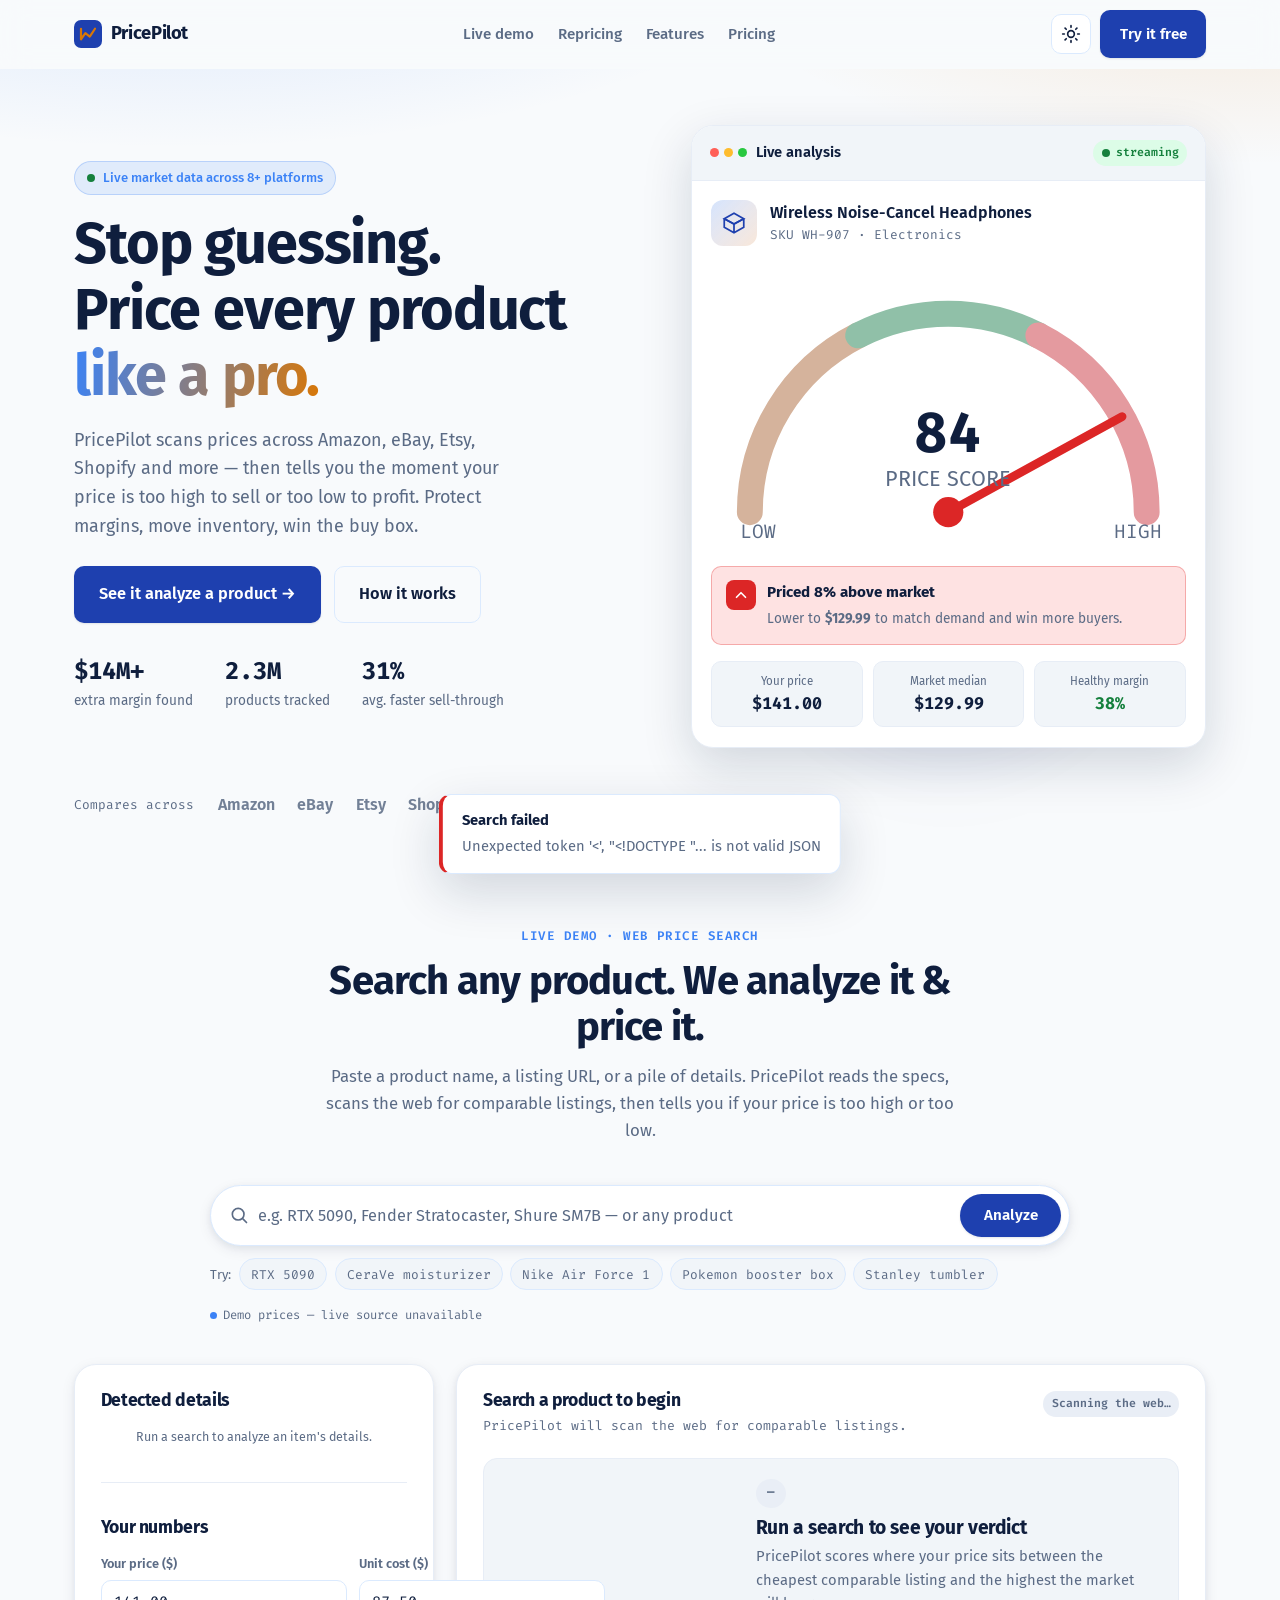
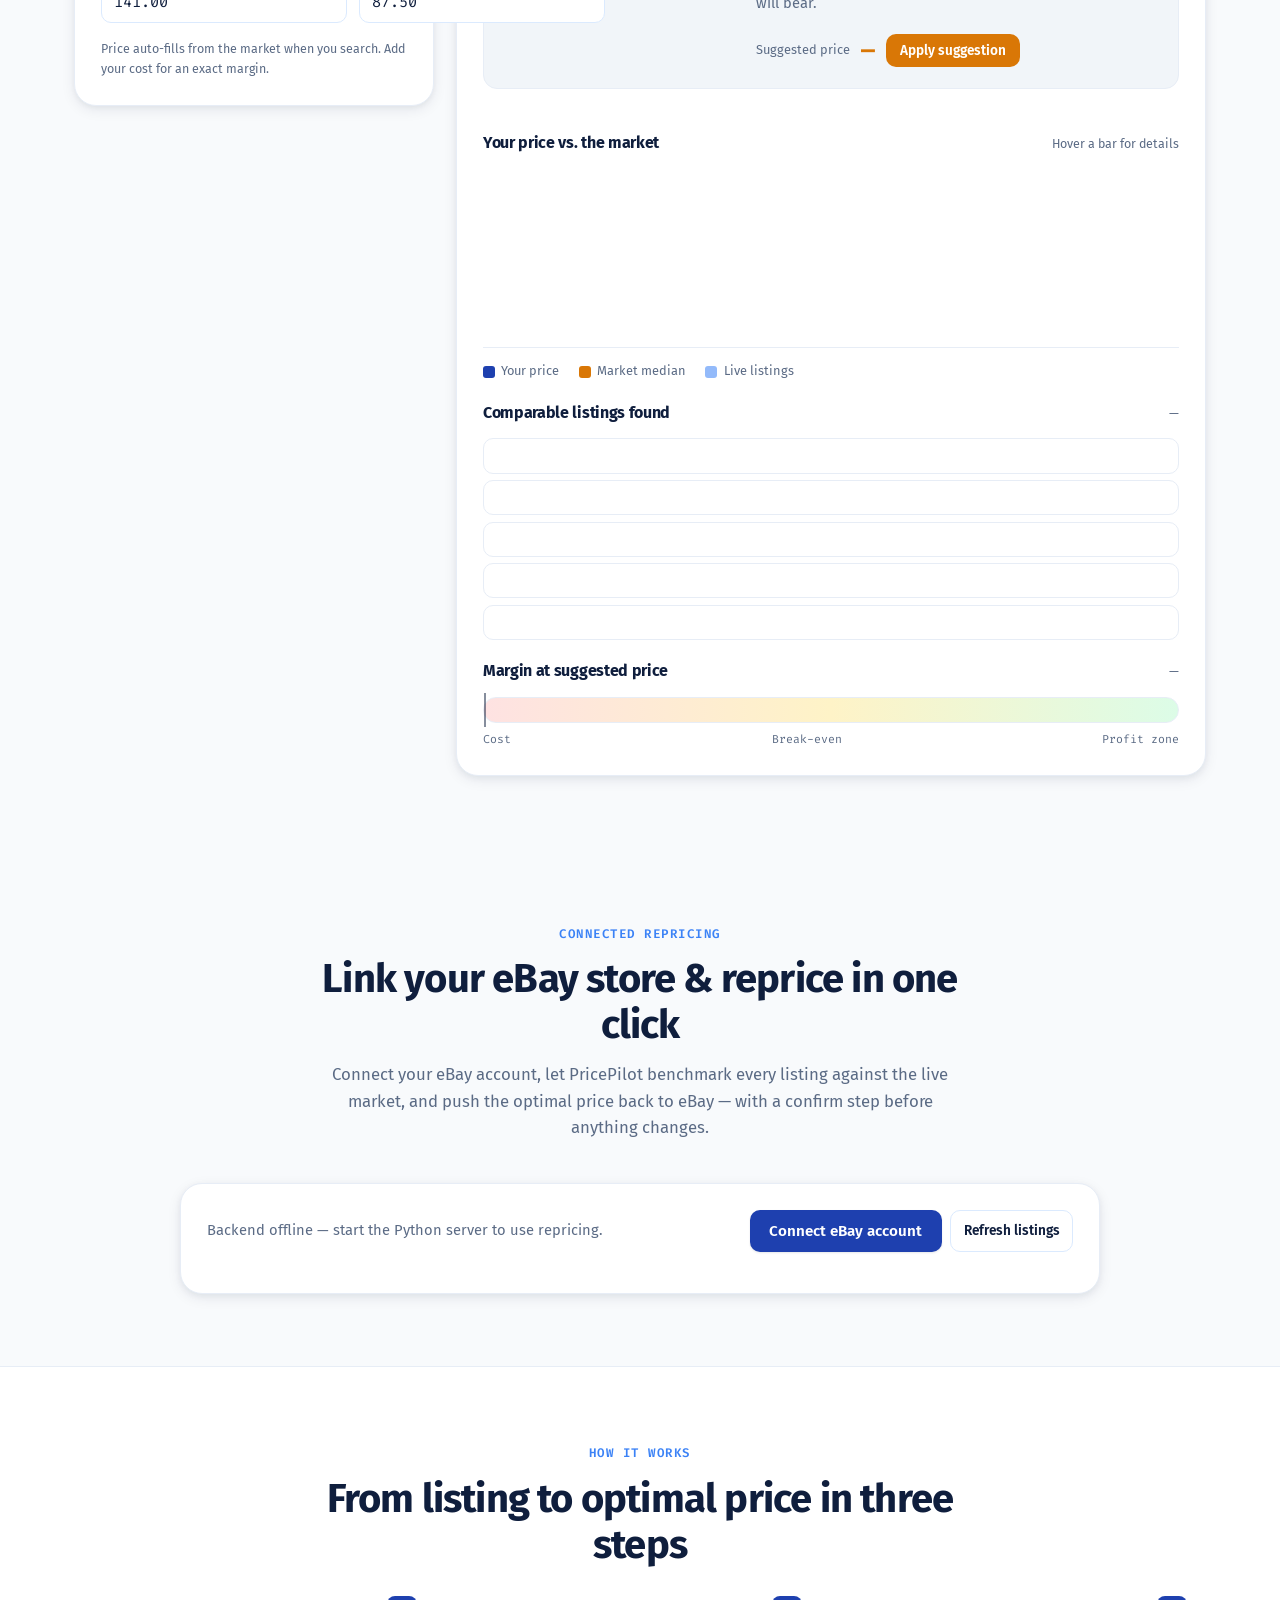
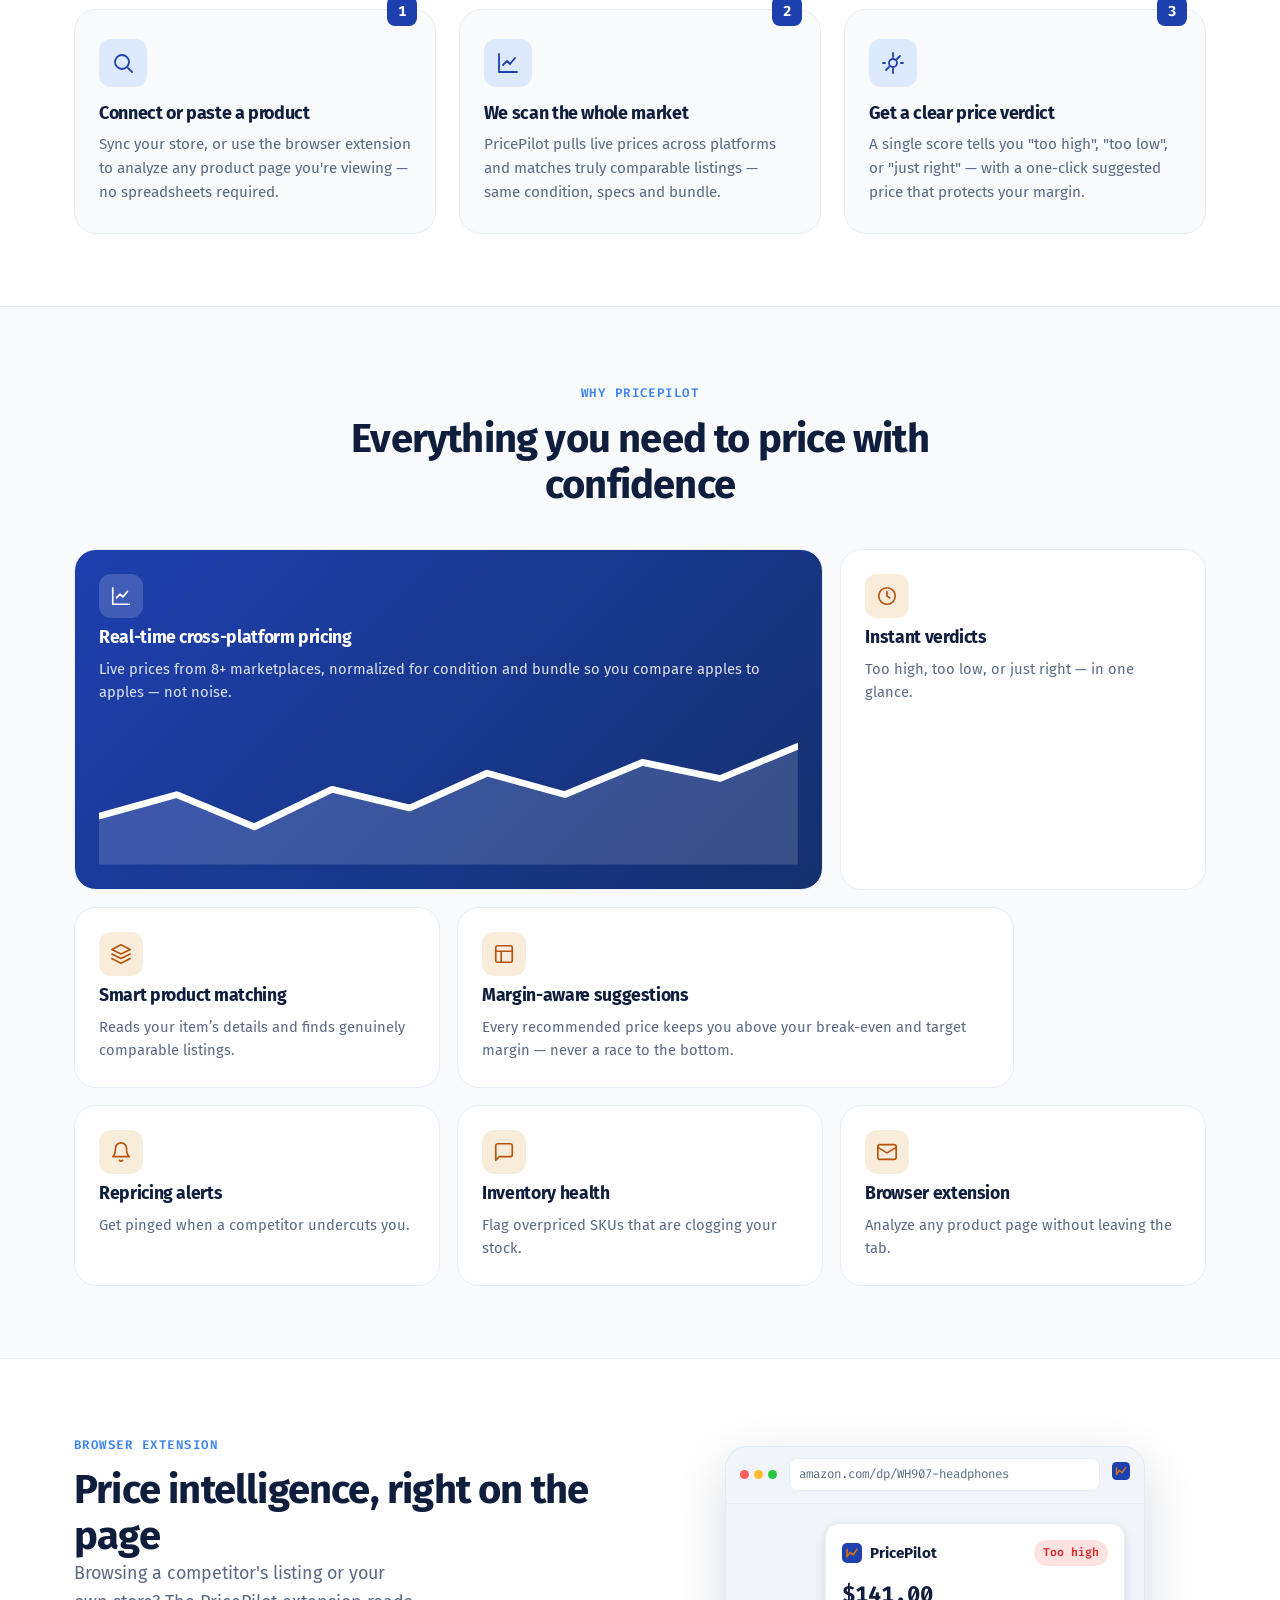
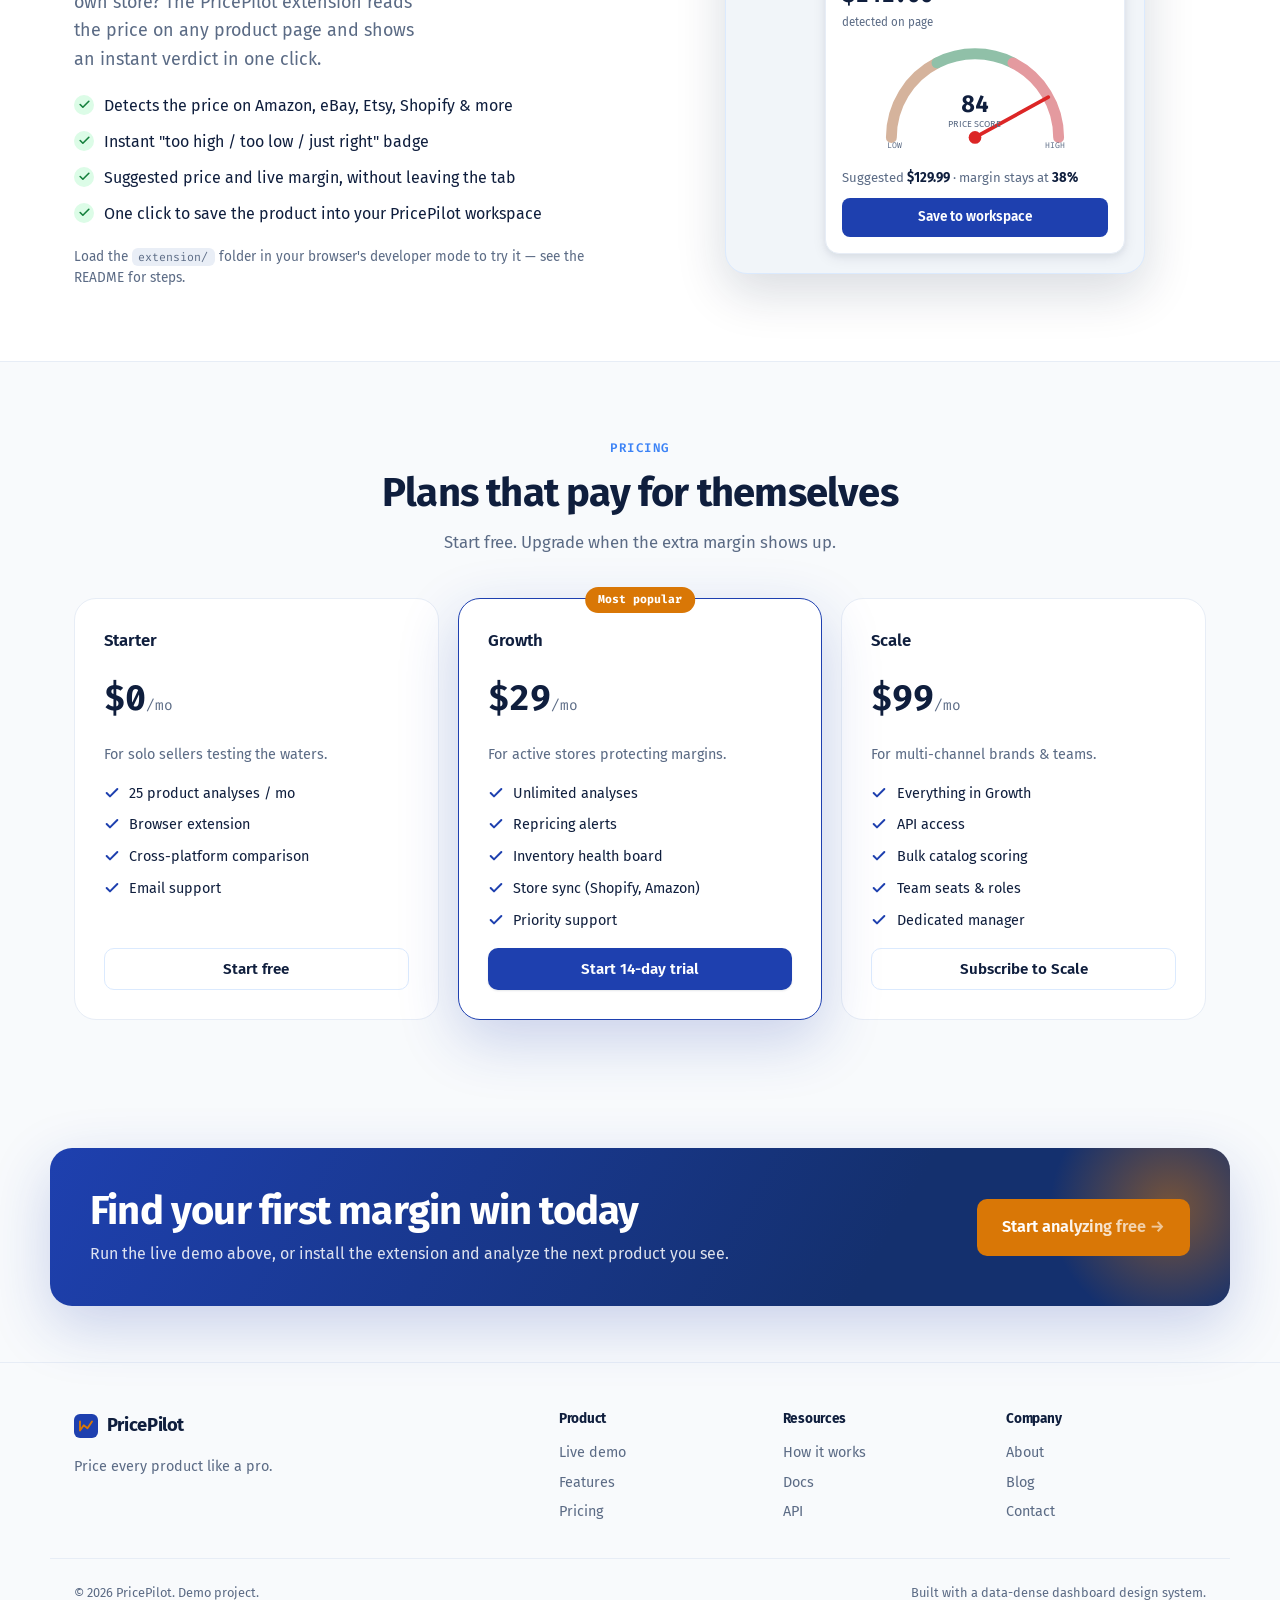
==== website/index.html @ 7fe39749 "PricePilot: price analysis SaaS + extension, live search, Stripe, eBay repricing, paywall Co-Authore" ====
<!DOCTYPE html>
<html lang="en" data-theme="light">
<head>
  <meta charset="UTF-8" />
  <meta name="viewport" content="width=device-width, initial-scale=1" />
  <title>PricePilot — Price your products like a pro</title>
  <meta name="description" content="PricePilot analyzes prices across platforms and similar products, then tells you exactly when your prices are too high or too low — so you sell faster and protect your margins." />
  <link rel="preconnect" href="https://fonts.googleapis.com" />
  <link rel="preconnect" href="https://fonts.gstatic.com" crossorigin />
  <link href="https://fonts.googleapis.com/css2?family=Fira+Code:wght@400;500;600;700&family=Fira+Sans:wght@300;400;500;600;700&display=swap" rel="stylesheet" />
  <link rel="stylesheet" href="styles.css" />
  <link rel="icon" href="data:image/svg+xml,%3Csvg xmlns='http://www.w3.org/2000/svg' viewBox='0 0 32 32'%3E%3Crect width='32' height='32' rx='8' fill='%231E40AF'/%3E%3Cpath d='M8 22V10m0 12 5-7 5 4 6-9' stroke='%23D97706' stroke-width='2.5' fill='none' stroke-linecap='round' stroke-linejoin='round'/%3E%3C/svg%3E" />
</head>
<body>
  <!-- ===================== NAV ===================== -->
  <header class="nav" id="nav">
    <div class="wrap nav__inner">
      <a href="#top" class="brand" aria-label="PricePilot home">
        <span class="brand__mark" aria-hidden="true">
          <svg viewBox="0 0 32 32" width="28" height="28"><rect width="32" height="32" rx="8" fill="var(--color-primary)"/><path d="M8 22V10m0 12 5-7 5 4 6-9" stroke="var(--color-accent)" stroke-width="2.5" fill="none" stroke-linecap="round" stroke-linejoin="round"/></svg>
        </span>
        <span class="brand__name">PricePilot</span>
      </a>
      <nav class="nav__links" aria-label="Primary">
        <a href="#demo">Live demo</a>
        <a href="#store">Repricing</a>
        <a href="#features">Features</a>
        <a href="#pricing">Pricing</a>
      </nav>
      <div class="nav__actions">
        <button class="icon-btn" id="themeToggle" aria-label="Toggle dark mode" title="Toggle theme">
          <svg class="icon-sun" viewBox="0 0 24 24" width="20" height="20" fill="none" stroke="currentColor" stroke-width="2" stroke-linecap="round"><circle cx="12" cy="12" r="4"/><path d="M12 2v2M12 20v2M4.9 4.9l1.4 1.4M17.7 17.7l1.4 1.4M2 12h2M20 12h2M4.9 19.1l1.4-1.4M17.7 6.3l1.4-1.4"/></svg>
          <svg class="icon-moon" viewBox="0 0 24 24" width="20" height="20" fill="none" stroke="currentColor" stroke-width="2" stroke-linecap="round" stroke-linejoin="round"><path d="M21 12.8A9 9 0 1 1 11.2 3a7 7 0 0 0 9.8 9.8z"/></svg>
        </button>
        <a href="#demo" class="btn btn--primary nav__cta">Try it free</a>
      </div>
    </div>
  </header>

  <main id="top">
    <!-- ===================== HERO ===================== -->
    <section class="hero">
      <div class="wrap hero__grid">
        <div class="hero__copy">
          <span class="pill"><span class="pill__dot"></span> Live market data across 8+ platforms</span>
          <h1>Stop guessing.<br/>Price every product <span class="grad">like a pro.</span></h1>
          <p class="lead">PricePilot scans prices across Amazon, eBay, Etsy, Shopify and more — then tells you the moment your price is too high to sell or too low to profit. Protect margins, move inventory, win the buy box.</p>
          <div class="hero__cta">
            <a href="#demo" class="btn btn--primary btn--lg">See it analyze a product →</a>
            <a href="#how" class="btn btn--ghost btn--lg">How it works</a>
          </div>
          <ul class="hero__proof">
            <li><strong>$14M+</strong><span>extra margin found</span></li>
            <li><strong>2.3M</strong><span>products tracked</span></li>
            <li><strong>31%</strong><span>avg. faster sell-through</span></li>
          </ul>
        </div>

        <!-- Live preview card -->
        <div class="hero__preview">
          <div class="preview-card" role="img" aria-label="Live price analysis preview showing a product priced slightly too high with a recommendation to lower price by 8 percent">
            <div class="preview-card__head">
              <div class="preview-card__title">
                <span class="dotrow" aria-hidden="true"><i></i><i></i><i></i></span>
                Live analysis
              </div>
              <span class="tag tag--live"><span class="pill__dot"></span> streaming</span>
            </div>
            <div class="preview-card__body">
              <div class="preview-product">
                <div class="preview-product__img" aria-hidden="true">
                  <svg viewBox="0 0 24 24" width="26" height="26" fill="none" stroke="currentColor" stroke-width="1.6"><path d="m21 8-9-5-9 5 9 5 9-5Z"/><path d="m3 8 9 5 9-5M3 8v8l9 5 9-5V8M12 13v8"/></svg>
                </div>
                <div>
                  <div class="preview-product__name">Wireless Noise-Cancel Headphones</div>
                  <div class="preview-product__meta">SKU&nbsp;WH-907 · Electronics</div>
                </div>
              </div>

              <div class="gauge" id="heroGauge" aria-hidden="true"></div>
              <div class="verdict verdict--high" id="heroVerdict">
                <span class="verdict__icon">
                  <svg viewBox="0 0 24 24" width="18" height="18" fill="none" stroke="currentColor" stroke-width="2.2" stroke-linecap="round" stroke-linejoin="round"><path d="m18 15-6-6-6 6"/></svg>
                </span>
                <div>
                  <strong>Priced 8% above market</strong>
                  <span>Lower to <b>$129.99</b> to match demand and win more buyers.</span>
                </div>
              </div>

              <div class="preview-stats">
                <div class="ministat"><span>Your price</span><b>$141.00</b></div>
                <div class="ministat"><span>Market median</span><b>$129.99</b></div>
                <div class="ministat ministat--good"><span>Healthy margin</span><b>38%</b></div>
              </div>
            </div>
          </div>
          <div class="preview-glow" aria-hidden="true"></div>
        </div>
      </div>
      <div class="logos wrap" aria-label="Platforms analyzed">
        <span class="logos__label">Compares across</span>
        <div class="logos__row" id="platformLogos"></div>
      </div>
    </section>

    <!-- ===================== INTERACTIVE DEMO ===================== -->
    <section class="demo" id="demo">
      <div class="wrap">
        <div class="section-head">
          <span class="eyebrow">Live demo · web price search</span>
          <h2>Search any product. We analyze it &amp; price it.</h2>
          <p>Paste a product name, a listing URL, or a pile of details. PricePilot reads the specs, scans the web for comparable listings, then tells you if your price is too high or too low.</p>
        </div>

        <!-- Search bar -->
        <form class="searchbar" id="searchForm" autocomplete="off">
          <span class="searchbar__icon" aria-hidden="true">
            <svg viewBox="0 0 24 24" width="20" height="20" fill="none" stroke="currentColor" stroke-width="2" stroke-linecap="round" stroke-linejoin="round"><circle cx="11" cy="11" r="7"/><path d="m21 21-4.3-4.3"/></svg>
          </span>
          <input type="text" id="searchInput" aria-label="Product to analyze"
            placeholder="e.g. RTX 5090, Fender Stratocaster, Shure SM7B — or any product" />
          <button type="submit" class="btn btn--primary" id="searchBtn"><span class="btn__label">Analyze</span></button>
        </form>
        <div class="searchbar__meta">
          <div class="searchbar__ex"><span>Try:</span><div class="chips" id="exampleChips"></div></div>
          <span class="searchbar__src" id="searchSrc"></span>
        </div>

        <div class="connect" style="display:none">
          <button type="button" class="connect__toggle" id="connectToggle" aria-expanded="false">
            <svg viewBox="0 0 24 24" width="16" height="16" fill="none" stroke="currentColor" stroke-width="2" stroke-linecap="round"><path d="M12 5v14M5 12h14"/></svg>
            <span id="connectLabel">Connect Google Shopping — real prices for every category</span>
          </button>
          <div class="connect__body" id="connectBody" hidden>
            <p>Paste a free <a href="https://serpapi.com/users/sign_up" target="_blank" rel="noopener noreferrer">SerpAPI key</a> (100 searches/month free, no credit card). It unlocks live <b>Google Shopping</b> prices for <b>any</b> product — skincare, fashion, collectibles, tech, anything.</p>
            <div class="connect__row">
              <input type="password" id="serpKey" placeholder="Paste SerpAPI key…" autocomplete="off" />
              <button type="button" class="btn btn--primary btn--sm" id="serpSave">Save &amp; enable</button>
              <button type="button" class="btn btn--ghost btn--sm" id="serpClear" hidden>Disconnect</button>
            </div>
            <span class="connect__status" id="serpStatus"></span>
          </div>
        </div>

        <div class="demo__grid">
          <!-- Left: detected details + your numbers -->
          <div class="panel demo__form">
            <h3 class="panel__title">Detected details</h3>
            <div class="detected" id="detected"><p class="demo__hint">Run a search to analyze an item's details.</p></div>

            <hr class="divider" />

            <h3 class="panel__title">Your numbers</h3>
            <div class="field-row">
              <label class="field">
                <span class="field__label">Your price ($)</span>
                <input type="number" id="inPrice" min="0" step="0.01" value="141.00" inputmode="decimal" />
              </label>
              <label class="field">
                <span class="field__label">Unit cost ($)</span>
                <input type="number" id="inCost" min="0" step="0.01" value="87.50" inputmode="decimal" />
              </label>
            </div>
            <p class="demo__hint" style="text-align:left">Price auto-fills from the market when you search. Add your cost for an exact margin.</p>
          </div>

          <!-- Right: results -->
          <div class="panel demo__results" id="results" aria-live="polite">
            <div class="results__head">
              <div>
                <h3 class="panel__title" id="resName">Search a product to begin</h3>
                <p class="results__sub" id="resSub">PricePilot will scan the web for comparable listings.</p>
              </div>
              <span class="tag" id="resTag" hidden>Analyzing…</span>
            </div>

            <!-- Verdict -->
            <div class="result-verdict" id="resultVerdict">
              <div class="gauge gauge--lg" id="mainGauge"></div>
              <div class="result-verdict__text">
                <span class="result-verdict__badge" id="verdictBadge">—</span>
                <h4 id="verdictHeadline">Run a search to see your verdict</h4>
                <p id="verdictDetail">PricePilot scores where your price sits between the cheapest comparable listing and the highest the market will bear.</p>
                <div class="reco" id="reco" hidden>
                  <span class="reco__label">Suggested price</span>
                  <span class="reco__price" id="recoPrice">—</span>
                  <button type="button" class="btn btn--accent btn--sm" id="applyReco">Apply suggestion</button>
                </div>
              </div>
            </div>

            <!-- KPI cards -->
            <div class="kpis" id="kpis"></div>

            <!-- Competitor chart -->
            <div class="result-block">
              <div class="result-block__head">
                <h4>Your price vs. the market</h4>
                <span class="result-block__hint">Hover a bar for details</span>
              </div>
              <div class="barchart" id="barChart"></div>
              <div class="legend">
                <span><i class="swatch swatch--you"></i> Your price</span>
                <span><i class="swatch swatch--median"></i> Market median</span>
                <span><i class="swatch swatch--comp"></i> Live listings</span>
              </div>
            </div>

            <!-- Live listings -->
            <div class="result-block">
              <div class="result-block__head">
                <h4>Comparable listings found</h4>
                <span class="result-block__hint" id="listingsHint">—</span>
              </div>
              <div class="listings" id="listings"></div>
            </div>

            <!-- Margin meter -->
            <div class="result-block">
              <div class="result-block__head">
                <h4>Margin at suggested price</h4>
                <span class="result-block__hint" id="marginHint">—</span>
              </div>
              <div class="marginbar"><div class="marginbar__fill" id="marginFill"></div><div class="marginbar__break" id="marginBreak" title="Break-even"></div></div>
              <div class="marginbar__scale"><span>Cost</span><span>Break-even</span><span>Profit zone</span></div>
            </div>
          </div>
        </div>
      </div>
    </section>

    <!-- ===================== CONNECTED REPRICING ===================== -->
    <section class="store" id="store">
      <div class="wrap">
        <div class="section-head">
          <span class="eyebrow">Connected repricing</span>
          <h2>Link your eBay store &amp; reprice in one click</h2>
          <p>Connect your eBay account, let PricePilot benchmark every listing against the live market, and push the optimal price back to eBay — with a confirm step before anything changes.</p>
        </div>
        <div class="panel store__panel">
          <div class="store__head">
            <div class="store__status" id="storeStatus">Checking eBay connection…</div>
            <div class="store__actions">
              <button class="btn btn--primary" id="ebayConnectBtn" hidden>Connect eBay account</button>
              <button class="btn btn--ghost btn--sm" id="ebayRefreshBtn" hidden>Refresh listings</button>
            </div>
          </div>
          <div class="store__listings" id="storeListings"></div>
        </div>
      </div>
    </section>

    <!-- ===================== HOW IT WORKS ===================== -->
    <section class="how" id="how">
      <div class="wrap">
        <div class="section-head">
          <span class="eyebrow">How it works</span>
          <h2>From listing to optimal price in three steps</h2>
        </div>
        <ol class="steps">
          <li class="step">
            <div class="step__num">1</div>
            <div class="step__icon" aria-hidden="true"><svg viewBox="0 0 24 24" width="24" height="24" fill="none" stroke="currentColor" stroke-width="1.8" stroke-linecap="round" stroke-linejoin="round"><circle cx="11" cy="11" r="7"/><path d="m21 21-4.3-4.3"/></svg></div>
            <h3>Connect or paste a product</h3>
            <p>Sync your store, or use the browser extension to analyze any product page you're viewing — no spreadsheets required.</p>
          </li>
          <li class="step">
            <div class="step__num">2</div>
            <div class="step__icon" aria-hidden="true"><svg viewBox="0 0 24 24" width="24" height="24" fill="none" stroke="currentColor" stroke-width="1.8" stroke-linecap="round" stroke-linejoin="round"><path d="M3 3v18h18"/><path d="m7 14 4-4 3 3 5-6"/></svg></div>
            <h3>We scan the whole market</h3>
            <p>PricePilot pulls live prices across platforms and matches truly comparable listings — same condition, specs and bundle.</p>
          </li>
          <li class="step">
            <div class="step__num">3</div>
            <div class="step__icon" aria-hidden="true"><svg viewBox="0 0 24 24" width="24" height="24" fill="none" stroke="currentColor" stroke-width="1.8" stroke-linecap="round" stroke-linejoin="round"><path d="M12 2v4M12 18v4M4 12H2M22 12h-2"/><circle cx="12" cy="12" r="4"/><path d="m16 8 3-3M5 19l3-3"/></svg></div>
            <h3>Get a clear price verdict</h3>
            <p>A single score tells you "too high", "too low", or "just right" — with a one-click suggested price that protects your margin.</p>
          </li>
        </ol>
      </div>
    </section>

    <!-- ===================== FEATURES (BENTO) ===================== -->
    <section class="features" id="features">
      <div class="wrap">
        <div class="section-head">
          <span class="eyebrow">Why PricePilot</span>
          <h2>Everything you need to price with confidence</h2>
        </div>
        <div class="bento" id="bento"></div>
      </div>
    </section>

    <!-- ===================== EXTENSION ===================== -->
    <section class="ext">
      <div class="wrap ext__grid">
        <div class="ext__copy">
          <span class="eyebrow">Browser extension</span>
          <h2>Price intelligence, right on the page</h2>
          <p class="lead">Browsing a competitor's listing or your own store? The PricePilot extension reads the price on any product page and shows an instant verdict in one click.</p>
          <ul class="checklist">
            <li>Detects the price on Amazon, eBay, Etsy, Shopify &amp; more</li>
            <li>Instant "too high / too low / just right" badge</li>
            <li>Suggested price and live margin, without leaving the tab</li>
            <li>One click to save the product into your PricePilot workspace</li>
          </ul>
          <p class="ext__install">Load the <code>extension/</code> folder in your browser's developer mode to try it — see the README for steps.</p>
        </div>
        <div class="ext__mock">
          <div class="browser">
            <div class="browser__bar">
              <span class="dotrow" aria-hidden="true"><i></i><i></i><i></i></span>
              <span class="browser__url">amazon.com/dp/WH907-headphones</span>
              <span class="browser__ext" aria-hidden="true">
                <svg viewBox="0 0 32 32" width="18" height="18"><rect width="32" height="32" rx="8" fill="var(--color-primary)"/><path d="M8 22V10m0 12 5-7 5 4 6-9" stroke="var(--color-accent)" stroke-width="2.5" fill="none" stroke-linecap="round" stroke-linejoin="round"/></svg>
              </span>
            </div>
            <div class="browser__pop">
              <div class="poppreview">
                <div class="poppreview__head">
                  <svg viewBox="0 0 32 32" width="20" height="20"><rect width="32" height="32" rx="8" fill="var(--color-primary)"/><path d="M8 22V10m0 12 5-7 5 4 6-9" stroke="var(--color-accent)" stroke-width="2.5" fill="none" stroke-linecap="round" stroke-linejoin="round"/></svg>
                  <strong>PricePilot</strong>
                  <span class="tag tag--high">Too high</span>
                </div>
                <div class="poppreview__price">$141.00 <span>detected on page</span></div>
                <div class="gauge gauge--sm" id="extGauge" aria-hidden="true"></div>
                <div class="poppreview__reco">Suggested <b>$129.99</b> · margin stays at <b>38%</b></div>
                <div class="poppreview__btn">Save to workspace</div>
              </div>
            </div>
          </div>
        </div>
      </div>
    </section>

    <!-- ===================== PRICING ===================== -->
    <section class="pricing" id="pricing">
      <div class="wrap">
        <div class="section-head">
          <span class="eyebrow">Pricing</span>
          <h2>Plans that pay for themselves</h2>
          <p>Start free. Upgrade when the extra margin shows up.</p>
        </div>
        <div class="plans" id="plans"></div>
      </div>
    </section>

    <!-- ===================== CTA ===================== -->
    <section class="cta-band">
      <div class="wrap cta-band__inner">
        <div>
          <h2>Find your first margin win today</h2>
          <p>Run the live demo above, or install the extension and analyze the next product you see.</p>
        </div>
        <a href="#demo" class="btn btn--accent btn--lg">Start analyzing free →</a>
      </div>
    </section>
  </main>

  <footer class="footer">
    <div class="wrap footer__inner">
      <div class="footer__brand">
        <a href="#top" class="brand">
          <span class="brand__mark" aria-hidden="true"><svg viewBox="0 0 32 32" width="24" height="24"><rect width="32" height="32" rx="8" fill="var(--color-primary)"/><path d="M8 22V10m0 12 5-7 5 4 6-9" stroke="var(--color-accent)" stroke-width="2.5" fill="none" stroke-linecap="round" stroke-linejoin="round"/></svg></span>
          <span class="brand__name">PricePilot</span>
        </a>
        <p>Price every product like a pro.</p>
      </div>
      <div class="footer__cols">
        <div><h4>Product</h4><a href="#demo">Live demo</a><a href="#features">Features</a><a href="#pricing">Pricing</a></div>
        <div><h4>Resources</h4><a href="#how">How it works</a><a href="#">Docs</a><a href="#">API</a></div>
        <div><h4>Company</h4><a href="#">About</a><a href="#">Blog</a><a href="#">Contact</a></div>
      </div>
    </div>
    <div class="wrap footer__bottom">
      <span>© 2026 PricePilot. Demo project.</span>
      <span>Built with a data-dense dashboard design system.</span>
    </div>
  </footer>

  <!-- Paywall modal -->
  <div class="modal" id="paywall" hidden>
    <div class="modal__backdrop" data-close></div>
    <div class="modal__card" role="dialog" aria-modal="true" aria-labelledby="pwTitle">
      <button class="modal__x" data-close aria-label="Close">✕</button>
      <div class="modal__icon" aria-hidden="true">
        <svg viewBox="0 0 24 24" width="26" height="26" fill="none" stroke="currentColor" stroke-width="1.8" stroke-linecap="round" stroke-linejoin="round"><rect x="3" y="11" width="18" height="11" rx="2"/><path d="M7 11V7a5 5 0 0 1 10 0v4"/></svg>
      </div>
      <h3 id="pwTitle">You've used your free searches</h3>
      <p>Upgrade to <b>PricePilot Growth</b> for unlimited live price analyses, repricing, and competitor alerts.</p>
      <div class="modal__price">$29<span>/mo · 14-day free trial</span></div>
      <button class="btn btn--primary btn--block" id="pwSubscribe">Subscribe &amp; unlock unlimited</button>
      <button class="btn btn--ghost btn--block btn--sm" data-close>Maybe later</button>
    </div>
  </div>

  <div id="ppToast" class="toast" role="status" aria-live="polite" hidden></div>

  <script src="app.js"></script>
</body>
</html>
---- website/styles.css ----
/* ============================================================
   PricePilot — Data-Dense Dashboard design system
   Primary #1E40AF · Accent #D97706 · Fira Sans / Fira Code
   ============================================================ */

:root {
  --color-primary: #1E40AF;
  --color-primary-600: #1D4ED8;
  --color-on-primary: #FFFFFF;
  --color-secondary: #3B82F6;
  --color-accent: #D97706;
  --color-accent-strong: #B45309;
  --color-background: #F8FAFC;
  --color-surface: #FFFFFF;
  --color-surface-2: #F1F5F9;
  --color-foreground: #0F1E3D;
  --color-muted-fg: #5B6B85;
  --color-muted: #E9EEF6;
  --color-border: #DBEAFE;
  --color-border-soft: #E7EDF6;
  --color-good: #15803D;
  --color-good-bg: #DCFCE7;
  --color-warn: #B45309;
  --color-warn-bg: #FEF3C7;
  --color-destructive: #DC2626;
  --color-destructive-bg: #FEE2E2;
  --color-ring: #1E40AF;

  --font-sans: 'Fira Sans', system-ui, -apple-system, sans-serif;
  --font-mono: 'Fira Code', ui-monospace, monospace;

  --radius: 14px;
  --radius-sm: 10px;
  --radius-lg: 22px;
  --shadow-sm: 0 1px 2px rgba(15,30,61,.06), 0 1px 3px rgba(15,30,61,.05);
  --shadow-md: 0 4px 14px rgba(15,30,61,.08), 0 2px 6px rgba(15,30,61,.05);
  --shadow-lg: 0 18px 50px rgba(15,30,61,.16);
  --shadow-glow: 0 20px 60px rgba(30,64,175,.22);

  --maxw: 1180px;
  --ease: cubic-bezier(.22,.61,.36,1);
}

[data-theme="dark"] {
  --color-on-primary: #FFFFFF;
  --color-secondary: #60A5FA;
  --color-accent: #F59E0B;
  --color-accent-strong: #FBBF24;
  --color-background: #0A1124;
  --color-surface: #111A30;
  --color-surface-2: #16203A;
  --color-foreground: #E8EEFB;
  --color-muted-fg: #93A1BE;
  --color-muted: #1B2540;
  --color-border: #243152;
  --color-border-soft: #1E2A47;
  --color-good: #4ADE80;
  --color-good-bg: #0E2A1B;
  --color-warn: #FBBF24;
  --color-warn-bg: #2A210A;
  --color-destructive: #F87171;
  --color-destructive-bg: #2A1414;
  --shadow-glow: 0 20px 70px rgba(59,130,246,.28);
  --shadow-lg: 0 24px 60px rgba(0,0,0,.5);
}

* { box-sizing: border-box; }
html { scroll-behavior: smooth; scroll-padding-top: 84px; }
@media (prefers-reduced-motion: reduce) { html { scroll-behavior: auto; } *, *::before, *::after { animation-duration: .001ms !important; transition-duration: .001ms !important; } }

body {
  margin: 0;
  font-family: var(--font-sans);
  background: var(--color-background);
  color: var(--color-foreground);
  font-size: 16px;
  line-height: 1.6;
  -webkit-font-smoothing: antialiased;
  transition: background .3s var(--ease), color .3s var(--ease);
}

.wrap { width: 100%; max-width: var(--maxw); margin-inline: auto; padding-inline: 24px; }

h1, h2, h3, h4 { line-height: 1.15; margin: 0; letter-spacing: -.02em; font-weight: 700; }
h1 { font-size: clamp(2.1rem, 5.2vw, 3.6rem); }
h2 { font-size: clamp(1.7rem, 3.4vw, 2.5rem); }
p { margin: 0; }
a { color: inherit; text-decoration: none; }

/* ---------- Buttons ---------- */
.btn {
  --bg: var(--color-surface); --fg: var(--color-foreground);
  display: inline-flex; align-items: center; justify-content: center; gap: .5rem;
  font-family: inherit; font-weight: 600; font-size: .95rem;
  padding: .7rem 1.15rem; border-radius: var(--radius-sm); border: 1px solid var(--color-border);
  background: var(--bg); color: var(--fg); cursor: pointer;
  transition: transform .15s var(--ease), box-shadow .2s var(--ease), background .2s var(--ease), border-color .2s;
}
.btn:hover { transform: translateY(-1px); box-shadow: var(--shadow-md); }
.btn:active { transform: translateY(0); }
.btn:focus-visible { outline: 3px solid color-mix(in srgb, var(--color-ring) 45%, transparent); outline-offset: 2px; }
.btn--primary { --bg: var(--color-primary); --fg: var(--color-on-primary); border-color: transparent; box-shadow: var(--shadow-sm); }
.btn--primary:hover { background: var(--color-primary-600); }
.btn--accent { --bg: var(--color-accent); --fg: #fff; border-color: transparent; }
.btn--accent:hover { background: var(--color-accent-strong); }
.btn--ghost { background: transparent; }
.btn--ghost:hover { background: var(--color-muted); box-shadow: none; }
.btn--lg { padding: .9rem 1.5rem; font-size: 1.02rem; }
.btn--sm { padding: .45rem .8rem; font-size: .85rem; }
.btn--block { width: 100%; }

.icon-btn {
  display: grid; place-items: center; width: 40px; height: 40px;
  border-radius: 10px; border: 1px solid var(--color-border); background: var(--color-surface);
  color: var(--color-foreground); cursor: pointer; transition: background .2s, transform .15s;
}
.icon-btn:hover { background: var(--color-muted); }
.icon-btn:focus-visible { outline: 3px solid color-mix(in srgb, var(--color-ring) 45%, transparent); outline-offset: 2px; }
.icon-moon { display: none; }
[data-theme="dark"] .icon-sun { display: none; }
[data-theme="dark"] .icon-moon { display: block; }

/* ---------- Nav ---------- */
.nav {
  position: sticky; top: 0; z-index: 100;
  background: color-mix(in srgb, var(--color-background) 82%, transparent);
  backdrop-filter: saturate(160%) blur(14px);
  border-bottom: 1px solid transparent; transition: border-color .3s, box-shadow .3s;
}
.nav.is-scrolled { border-bottom-color: var(--color-border-soft); box-shadow: var(--shadow-sm); }
.nav__inner { display: flex; align-items: center; gap: 1.5rem; height: 68px; }
.brand { display: inline-flex; align-items: center; gap: .55rem; font-weight: 700; font-size: 1.15rem; letter-spacing: -.02em; }
.brand__mark { display: inline-grid; place-items: center; }
.nav__links { display: flex; gap: 1.5rem; margin-inline: auto; }
.nav__links a { color: var(--color-muted-fg); font-weight: 500; font-size: .95rem; position: relative; padding: .25rem 0; transition: color .2s; }
.nav__links a:hover { color: var(--color-foreground); }
.nav__links a::after { content: ""; position: absolute; left: 0; bottom: -2px; height: 2px; width: 0; background: var(--color-accent); transition: width .2s var(--ease); }
.nav__links a:hover::after { width: 100%; }
.nav__actions { display: flex; align-items: center; gap: .6rem; }

/* ---------- Generic section heads ---------- */
.section-head { max-width: 640px; margin: 0 auto 2.6rem; text-align: center; }
.eyebrow { display: inline-block; font-family: var(--font-mono); font-size: .78rem; font-weight: 600; letter-spacing: .12em; text-transform: uppercase; color: var(--color-secondary); margin-bottom: .7rem; }
.section-head p { color: var(--color-muted-fg); margin-top: .8rem; font-size: 1.05rem; }

.pill { display: inline-flex; align-items: center; gap: .5rem; font-size: .82rem; font-weight: 500; color: var(--color-secondary); background: color-mix(in srgb, var(--color-secondary) 12%, transparent); border: 1px solid color-mix(in srgb, var(--color-secondary) 24%, transparent); padding: .35rem .75rem; border-radius: 999px; }
.pill__dot { width: 8px; height: 8px; border-radius: 50%; background: var(--color-good); box-shadow: 0 0 0 0 color-mix(in srgb, var(--color-good) 60%, transparent); animation: pulse 2s infinite; }
@keyframes pulse { 0% { box-shadow: 0 0 0 0 color-mix(in srgb, var(--color-good) 55%, transparent); } 70% { box-shadow: 0 0 0 7px transparent; } 100% { box-shadow: 0 0 0 0 transparent; } }
.grad { background: linear-gradient(100deg, var(--color-secondary), var(--color-accent)); -webkit-background-clip: text; background-clip: text; color: transparent; }

/* ---------- Hero ---------- */
.hero { position: relative; padding-top: 3.5rem; padding-bottom: 2rem; overflow: hidden; }
.hero::before { content: ""; position: absolute; inset: -20% -10% auto; height: 560px; background:
  radial-gradient(60% 60% at 20% 0%, color-mix(in srgb, var(--color-secondary) 18%, transparent), transparent 70%),
  radial-gradient(50% 50% at 90% 10%, color-mix(in srgb, var(--color-accent) 14%, transparent), transparent 70%);
  z-index: 0; pointer-events: none; }
.hero__grid { position: relative; z-index: 1; display: grid; grid-template-columns: 1.05fr .95fr; gap: 3rem; align-items: center; }
.hero__copy h1 { margin: 1rem 0; }
.lead { font-size: 1.12rem; color: var(--color-muted-fg); max-width: 34ch; }
.hero__copy .lead { max-width: 46ch; }
.hero__cta { display: flex; flex-wrap: wrap; gap: .8rem; margin: 1.6rem 0 1.8rem; }
.hero__proof { list-style: none; display: flex; gap: 2rem; padding: 0; margin: 0; flex-wrap: wrap; }
.hero__proof li { display: flex; flex-direction: column; }
.hero__proof strong { font-family: var(--font-mono); font-size: 1.5rem; font-weight: 700; color: var(--color-foreground); font-variant-numeric: tabular-nums; }
.hero__proof span { font-size: .85rem; color: var(--color-muted-fg); }

/* Preview card */
.hero__preview { position: relative; }
.preview-glow { position: absolute; inset: 8% 4% -6%; background: radial-gradient(closest-side, color-mix(in srgb, var(--color-primary) 30%, transparent), transparent); filter: blur(40px); z-index: 0; }
.preview-card { position: relative; z-index: 1; background: var(--color-surface); border: 1px solid var(--color-border-soft); border-radius: var(--radius-lg); box-shadow: var(--shadow-lg); overflow: hidden; animation: floatcard 6s ease-in-out infinite; }
@keyframes floatcard { 0%,100% { transform: translateY(0); } 50% { transform: translateY(-9px); } }
.preview-card__head { display: flex; align-items: center; justify-content: space-between; padding: .85rem 1.1rem; border-bottom: 1px solid var(--color-border-soft); background: var(--color-surface-2); }
.preview-card__title { display: flex; align-items: center; gap: .6rem; font-weight: 600; font-size: .92rem; }
.dotrow { display: inline-flex; gap: 5px; }
.dotrow i { width: 9px; height: 9px; border-radius: 50%; background: var(--color-border); }
.dotrow i:nth-child(1){ background:#FF5F57;} .dotrow i:nth-child(2){ background:#FEBC2E;} .dotrow i:nth-child(3){ background:#28C840;}
.preview-card__body { padding: 1.2rem; }
.tag { font-size: .72rem; font-weight: 600; padding: .25rem .55rem; border-radius: 999px; background: var(--color-muted); color: var(--color-muted-fg); display: inline-flex; align-items: center; gap: .35rem; font-family: var(--font-mono); }
.tag--live { color: var(--color-good); background: var(--color-good-bg); }
.tag--high { color: var(--color-destructive); background: var(--color-destructive-bg); }
.tag--low { color: var(--color-warn); background: var(--color-warn-bg); }
.tag--good { color: var(--color-good); background: var(--color-good-bg); }
.preview-product { display: flex; align-items: center; gap: .8rem; margin-bottom: 1rem; }
.preview-product__img { width: 46px; height: 46px; border-radius: 12px; background: linear-gradient(135deg, color-mix(in srgb,var(--color-secondary) 22%, transparent), color-mix(in srgb,var(--color-accent) 18%, transparent)); display: grid; place-items: center; color: var(--color-primary); }
[data-theme="dark"] .preview-product__img { color: var(--color-secondary); }
.preview-product__name { font-weight: 600; }
.preview-product__meta { font-size: .8rem; color: var(--color-muted-fg); font-family: var(--font-mono); }
.verdict { display: flex; gap: .7rem; align-items: flex-start; padding: .85rem; border-radius: var(--radius-sm); margin: 1rem 0; border: 1px solid; }
.verdict strong { display: block; font-size: .95rem; }
.verdict span { font-size: .85rem; color: var(--color-muted-fg); }
.verdict__icon { width: 30px; height: 30px; border-radius: 8px; display: grid; place-items: center; flex: none; }
.verdict--high { background: var(--color-destructive-bg); border-color: color-mix(in srgb, var(--color-destructive) 30%, transparent); }
.verdict--high .verdict__icon { background: var(--color-destructive); color: #fff; }
.verdict--low { background: var(--color-warn-bg); border-color: color-mix(in srgb, var(--color-warn) 35%, transparent); }
.verdict--low .verdict__icon { background: var(--color-warn); color: #fff; }
.verdict--good { background: var(--color-good-bg); border-color: color-mix(in srgb, var(--color-good) 30%, transparent); }
.verdict--good .verdict__icon { background: var(--color-good); color: #fff; }
.preview-stats { display: grid; grid-template-columns: repeat(3,1fr); gap: .6rem; }
.ministat { background: var(--color-surface-2); border: 1px solid var(--color-border-soft); border-radius: 10px; padding: .6rem; text-align: center; }
.ministat span { display: block; font-size: .72rem; color: var(--color-muted-fg); }
.ministat b { font-family: var(--font-mono); font-size: 1.05rem; font-variant-numeric: tabular-nums; }
.ministat--good b { color: var(--color-good); }

/* Gauge */
.gauge { width: 100%; aspect-ratio: 2 / 1.15; }
.gauge--lg { max-width: 260px; }
.gauge--sm { max-width: 200px; margin-inline: auto; }

/* Logos */
.logos { display: flex; align-items: center; gap: 1.5rem; margin-top: 2.8rem; flex-wrap: wrap; }
.logos__label { font-size: .8rem; color: var(--color-muted-fg); font-family: var(--font-mono); }
.logos__row { display: flex; flex-wrap: wrap; gap: .6rem 1.4rem; align-items: center; }
.logos__row span { font-weight: 600; color: var(--color-muted-fg); font-size: 1rem; opacity: .85; transition: opacity .2s, color .2s; }
.logos__row span:hover { opacity: 1; color: var(--color-foreground); }

/* ---------- Demo ---------- */
.demo { padding: 4.5rem 0; }
.panel { background: var(--color-surface); border: 1px solid var(--color-border-soft); border-radius: var(--radius-lg); box-shadow: var(--shadow-md); padding: 1.6rem; }
.panel__title { font-size: 1.1rem; }
.demo__grid { display: grid; grid-template-columns: 360px 1fr; gap: 1.4rem; align-items: start; }
.demo__form { position: sticky; top: 90px; display: flex; flex-direction: column; gap: 1rem; }
.field { display: flex; flex-direction: column; gap: .35rem; }
.field__label { font-size: .8rem; font-weight: 600; color: var(--color-muted-fg); }
.field input, .field select {
  font-family: inherit; font-size: .95rem; color: var(--color-foreground);
  padding: .65rem .75rem; border-radius: var(--radius-sm); border: 1px solid var(--color-border);
  background: var(--color-surface); transition: border-color .2s, box-shadow .2s;
}
.field input:focus, .field select:focus { outline: none; border-color: var(--color-primary); box-shadow: 0 0 0 3px color-mix(in srgb, var(--color-ring) 22%, transparent); }
.field input[type="number"] { font-family: var(--font-mono); font-variant-numeric: tabular-nums; }
.field-row { display: grid; grid-template-columns: 1fr 1fr; gap: .8rem; }
.demo__samples { display: flex; flex-direction: column; gap: .5rem; }
.chips { display: flex; flex-wrap: wrap; gap: .45rem; }
.chip { font-family: var(--font-mono); font-size: .8rem; padding: .4rem .7rem; border-radius: 999px; border: 1px solid var(--color-border); background: var(--color-surface-2); cursor: pointer; transition: all .15s; color: var(--color-muted-fg); }
.chip:hover { border-color: var(--color-secondary); color: var(--color-foreground); }
.demo__hint { font-size: .78rem; color: var(--color-muted-fg); text-align: center; }

.demo__results { display: flex; flex-direction: column; gap: 1.4rem; min-height: 200px; }
.results__head { display: flex; justify-content: space-between; align-items: flex-start; gap: 1rem; }
.results__sub { font-size: .82rem; color: var(--color-muted-fg); margin-top: .25rem; font-family: var(--font-mono); }

.result-verdict { display: grid; grid-template-columns: 230px 1fr; gap: 1.4rem; align-items: center; background: var(--color-surface-2); border: 1px solid var(--color-border-soft); border-radius: var(--radius); padding: 1.2rem; }
.result-verdict__badge { display: inline-flex; align-items: center; gap: .4rem; font-family: var(--font-mono); font-size: .78rem; font-weight: 700; padding: .3rem .7rem; border-radius: 999px; text-transform: uppercase; letter-spacing: .05em; background: var(--color-muted); color: var(--color-muted-fg); }
.result-verdict__badge.is-high { background: var(--color-destructive-bg); color: var(--color-destructive); }
.result-verdict__badge.is-low { background: var(--color-warn-bg); color: var(--color-warn); }
.result-verdict__badge.is-good { background: var(--color-good-bg); color: var(--color-good); }
.result-verdict__text h4 { font-size: 1.2rem; margin: .55rem 0 .4rem; }
.result-verdict__text p { color: var(--color-muted-fg); font-size: .92rem; }
.reco { display: flex; align-items: center; gap: .7rem; margin-top: 1rem; flex-wrap: wrap; }
.reco__label { font-size: .8rem; color: var(--color-muted-fg); }
.reco__price { font-family: var(--font-mono); font-size: 1.45rem; font-weight: 700; color: var(--color-accent); font-variant-numeric: tabular-nums; }

/* KPIs */
.kpis { display: grid; grid-template-columns: repeat(4, 1fr); gap: .8rem; }
.kpi { background: var(--color-surface); border: 1px solid var(--color-border-soft); border-radius: var(--radius); padding: .9rem; }
.kpi__label { font-size: .76rem; color: var(--color-muted-fg); display: flex; align-items: center; gap: .35rem; }
.kpi__value { font-family: var(--font-mono); font-size: 1.4rem; font-weight: 700; font-variant-numeric: tabular-nums; margin-top: .3rem; }
.kpi__delta { font-size: .76rem; font-weight: 600; margin-top: .15rem; }
.kpi__delta.up { color: var(--color-good); } .kpi__delta.down { color: var(--color-destructive); } .kpi__delta.flat { color: var(--color-muted-fg); }

/* Result blocks / charts */
.result-block__head { display: flex; justify-content: space-between; align-items: baseline; margin-bottom: .9rem; }
.result-block__head h4 { font-size: 1rem; }
.result-block__hint { font-size: .78rem; color: var(--color-muted-fg); }
.barchart { display: flex; align-items: flex-end; gap: .55rem; height: 180px; padding-top: 10px; border-bottom: 1px solid var(--color-border-soft); }
.bar { flex: 1; display: flex; flex-direction: column; justify-content: flex-end; align-items: center; gap: .4rem; height: 100%; position: relative; }
.bar__fill { width: 100%; max-width: 46px; border-radius: 8px 8px 0 0; background: var(--color-secondary); transition: height .6s var(--ease); position: relative; min-height: 4px; }
.bar__fill.is-you { background: linear-gradient(180deg, var(--color-primary), var(--color-primary-600)); }
.bar__fill.is-median { background: var(--color-accent); }
.bar__fill.is-comp { background: color-mix(in srgb, var(--color-secondary) 55%, var(--color-surface)); }
.bar__val { position: absolute; top: -22px; left: 50%; transform: translateX(-50%); font-family: var(--font-mono); font-size: .72rem; font-weight: 600; white-space: nowrap; opacity: 0; transition: opacity .2s; font-variant-numeric: tabular-nums; }
.bar:hover .bar__val, .bar.is-you .bar__val { opacity: 1; }
.bar__label { font-size: .68rem; color: var(--color-muted-fg); text-align: center; line-height: 1.2; min-height: 2.2em; }
.legend { display: flex; gap: 1.2rem; flex-wrap: wrap; margin-top: .8rem; font-size: .8rem; color: var(--color-muted-fg); }
.legend span { display: inline-flex; align-items: center; gap: .4rem; }
.swatch { width: 12px; height: 12px; border-radius: 3px; display: inline-block; }
.swatch--you { background: var(--color-primary); } .swatch--median { background: var(--color-accent); } .swatch--comp { background: color-mix(in srgb, var(--color-secondary) 55%, var(--color-surface)); }

.marginbar { position: relative; height: 26px; border-radius: 999px; background: linear-gradient(90deg, var(--color-destructive-bg), var(--color-warn-bg), var(--color-good-bg)); overflow: visible; margin-bottom: .5rem; border: 1px solid var(--color-border-soft); }
.marginbar__fill { height: 100%; border-radius: 999px; background: linear-gradient(90deg, var(--color-accent), var(--color-good)); width: 0; transition: width .7s var(--ease); }
.marginbar__break { position: absolute; top: -5px; bottom: -5px; width: 2px; background: var(--color-foreground); opacity: .5; }
.marginbar__scale { display: flex; justify-content: space-between; font-size: .72rem; color: var(--color-muted-fg); font-family: var(--font-mono); }

/* ---------- How ---------- */
.how { padding: 4.5rem 0; background: var(--color-surface); border-block: 1px solid var(--color-border-soft); }
[data-theme="dark"] .how { background: var(--color-surface); }
.steps { list-style: none; margin: 0; padding: 0; display: grid; grid-template-columns: repeat(3,1fr); gap: 1.4rem; counter-reset: s; }
.step { position: relative; background: var(--color-background); border: 1px solid var(--color-border-soft); border-radius: var(--radius-lg); padding: 1.8rem 1.5rem; transition: transform .2s var(--ease), box-shadow .2s; }
.step:hover { transform: translateY(-4px); box-shadow: var(--shadow-md); }
.step__num { position: absolute; top: -14px; right: 18px; font-family: var(--font-mono); font-weight: 700; font-size: .9rem; width: 30px; height: 30px; display: grid; place-items: center; border-radius: 8px; background: var(--color-primary); color: #fff; }
.step__icon { width: 48px; height: 48px; border-radius: 12px; display: grid; place-items: center; background: color-mix(in srgb, var(--color-secondary) 14%, transparent); color: var(--color-primary); margin-bottom: 1rem; }
[data-theme="dark"] .step__icon { color: var(--color-secondary); }
.step h3 { font-size: 1.12rem; margin-bottom: .5rem; }
.step p { color: var(--color-muted-fg); font-size: .95rem; }

/* ---------- Features bento ---------- */
.features { padding: 4.5rem 0; }
.bento { display: grid; grid-template-columns: repeat(6, 1fr); grid-auto-rows: minmax(150px, auto); gap: 1.1rem; }
.tile { background: var(--color-surface); border: 1px solid var(--color-border-soft); border-radius: var(--radius-lg); padding: 1.5rem; display: flex; flex-direction: column; gap: .6rem; transition: transform .2s var(--ease), box-shadow .2s, border-color .2s; position: relative; overflow: hidden; }
.tile:hover { transform: translateY(-4px); box-shadow: var(--shadow-md); border-color: var(--color-border); }
.tile__icon { width: 44px; height: 44px; border-radius: 12px; display: grid; place-items: center; background: color-mix(in srgb, var(--color-accent) 14%, transparent); color: var(--color-accent-strong); }
[data-theme="dark"] .tile__icon { color: var(--color-accent); }
.tile h3 { font-size: 1.1rem; }
.tile p { color: var(--color-muted-fg); font-size: .92rem; }
.tile--wide { grid-column: span 4; } .tile--mid { grid-column: span 3; } .tile--third { grid-column: span 2; }
.tile--feature { background: linear-gradient(135deg, var(--color-primary), #14306e); color: #fff; }
.tile--feature h3, .tile--feature p { color: #fff; }
.tile--feature p { opacity: .85; }
.tile--feature .tile__icon { background: rgba(255,255,255,.16); color: #fff; }
.tile__spark { margin-top: auto; }

/* ---------- Extension ---------- */
.ext { padding: 4.5rem 0; background: var(--color-surface); border-block: 1px solid var(--color-border-soft); }
.ext__grid { display: grid; grid-template-columns: 1fr 1fr; gap: 3rem; align-items: center; }
.checklist { list-style: none; padding: 0; margin: 1.2rem 0; display: flex; flex-direction: column; gap: .65rem; }
.checklist li { position: relative; padding-left: 1.9rem; color: var(--color-foreground); }
.checklist li::before { content: ""; position: absolute; left: 0; top: 2px; width: 20px; height: 20px; border-radius: 50%; background: var(--color-good-bg);
  background-image: url("data:image/svg+xml,%3Csvg xmlns='http://www.w3.org/2000/svg' viewBox='0 0 24 24' fill='none' stroke='%2315803D' stroke-width='3' stroke-linecap='round' stroke-linejoin='round'%3E%3Cpath d='M20 6 9 17l-5-5'/%3E%3C/svg%3E"); background-repeat: no-repeat; background-position: center; background-size: 13px; }
.ext__install { font-size: .85rem; color: var(--color-muted-fg); margin-top: .5rem; }
.ext__install code, .results__sub code { font-family: var(--font-mono); background: var(--color-muted); padding: .1rem .4rem; border-radius: 6px; font-size: .85em; }
.ext__mock { display: grid; place-items: center; }
.browser { width: 100%; max-width: 420px; background: var(--color-surface-2); border: 1px solid var(--color-border); border-radius: var(--radius-lg); box-shadow: var(--shadow-lg); overflow: hidden; }
.browser__bar { display: flex; align-items: center; gap: .7rem; padding: .7rem .9rem; border-bottom: 1px solid var(--color-border-soft); }
.browser__url { flex: 1; font-family: var(--font-mono); font-size: .78rem; color: var(--color-muted-fg); background: var(--color-surface); padding: .35rem .6rem; border-radius: 8px; border: 1px solid var(--color-border-soft); overflow: hidden; text-overflow: ellipsis; white-space: nowrap; }
.browser__pop { padding: 1.2rem; display: grid; place-items: end; }
.poppreview { width: 100%; max-width: 300px; background: var(--color-surface); border: 1px solid var(--color-border-soft); border-radius: var(--radius); box-shadow: var(--shadow-md); padding: 1rem; }
.poppreview__head { display: flex; align-items: center; gap: .5rem; margin-bottom: .7rem; }
.poppreview__head strong { font-size: .95rem; }
.poppreview__head .tag { margin-left: auto; }
.poppreview__price { font-family: var(--font-mono); font-size: 1.4rem; font-weight: 700; font-variant-numeric: tabular-nums; }
.poppreview__price span { font-size: .72rem; font-weight: 400; color: var(--color-muted-fg); display: block; font-family: var(--font-sans); }
.poppreview__reco { font-size: .82rem; color: var(--color-muted-fg); margin: .6rem 0; }
.poppreview__reco b { color: var(--color-foreground); }
.poppreview__btn { text-align: center; font-size: .85rem; font-weight: 600; color: #fff; background: var(--color-primary); padding: .55rem; border-radius: 8px; }

/* ---------- Pricing ---------- */
.pricing { padding: 4.5rem 0; }
.plans { display: grid; grid-template-columns: repeat(3,1fr); gap: 1.2rem; align-items: stretch; }
.plan { background: var(--color-surface); border: 1px solid var(--color-border-soft); border-radius: var(--radius-lg); padding: 1.8rem; display: flex; flex-direction: column; gap: 1rem; transition: transform .2s var(--ease), box-shadow .2s; }
.plan:hover { transform: translateY(-4px); box-shadow: var(--shadow-md); }
.plan--popular { border-color: var(--color-primary); box-shadow: var(--shadow-glow); position: relative; }
.plan--popular::before { content: "Most popular"; position: absolute; top: -12px; left: 50%; transform: translateX(-50%); background: var(--color-accent); color: #fff; font-size: .72rem; font-weight: 700; padding: .25rem .8rem; border-radius: 999px; font-family: var(--font-mono); }
.plan__name { font-weight: 600; font-size: 1.05rem; }
.plan__price { font-family: var(--font-mono); font-size: 2.2rem; font-weight: 700; font-variant-numeric: tabular-nums; }
.plan__price span { font-size: .9rem; font-weight: 400; color: var(--color-muted-fg); }
.plan__desc { font-size: .9rem; color: var(--color-muted-fg); }
.plan__feats { list-style: none; padding: 0; margin: 0; display: flex; flex-direction: column; gap: .55rem; font-size: .9rem; }
.plan__feats li { padding-left: 1.6rem; position: relative; }
.plan__feats li::before { content: ""; position: absolute; left: 0; top: 3px; width: 16px; height: 16px; background-image: url("data:image/svg+xml,%3Csvg xmlns='http://www.w3.org/2000/svg' viewBox='0 0 24 24' fill='none' stroke='%231E40AF' stroke-width='3' stroke-linecap='round' stroke-linejoin='round'%3E%3Cpath d='M20 6 9 17l-5-5'/%3E%3C/svg%3E"); background-repeat: no-repeat; background-size: contain; }
[data-theme="dark"] .plan__feats li::before { background-image: url("data:image/svg+xml,%3Csvg xmlns='http://www.w3.org/2000/svg' viewBox='0 0 24 24' fill='none' stroke='%2360A5FA' stroke-width='3' stroke-linecap='round' stroke-linejoin='round'%3E%3Cpath d='M20 6 9 17l-5-5'/%3E%3C/svg%3E"); }
.plan .btn { margin-top: auto; }

/* ---------- CTA band ---------- */
.cta-band { padding: 3.5rem 0; }
.cta-band__inner { background: linear-gradient(120deg, var(--color-primary), #14306e 70%); border-radius: var(--radius-lg); padding: 2.5rem; display: flex; align-items: center; justify-content: space-between; gap: 2rem; flex-wrap: wrap; box-shadow: var(--shadow-glow); position: relative; overflow: hidden; }
.cta-band__inner::after { content: ""; position: absolute; right: -60px; top: -60px; width: 240px; height: 240px; border-radius: 50%; background: radial-gradient(closest-side, color-mix(in srgb, var(--color-accent) 50%, transparent), transparent); }
.cta-band h2, .cta-band p { color: #fff; position: relative; z-index: 1; }
.cta-band p { opacity: .85; margin-top: .4rem; }

/* ---------- Footer ---------- */
.footer { padding: 3rem 0 2rem; border-top: 1px solid var(--color-border-soft); }
.footer__inner { display: grid; grid-template-columns: 1.4fr 2fr; gap: 2rem; padding-bottom: 2rem; }
.footer__brand p { color: var(--color-muted-fg); margin-top: .6rem; font-size: .9rem; }
.footer__cols { display: grid; grid-template-columns: repeat(3,1fr); gap: 1.5rem; }
.footer__cols h4 { font-size: .85rem; margin-bottom: .7rem; }
.footer__cols a { display: block; color: var(--color-muted-fg); font-size: .9rem; padding: .2rem 0; transition: color .2s; }
.footer__cols a:hover { color: var(--color-foreground); }
.footer__bottom { display: flex; justify-content: space-between; padding-top: 1.5rem; border-top: 1px solid var(--color-border-soft); font-size: .8rem; color: var(--color-muted-fg); flex-wrap: wrap; gap: .5rem; }

/* ---------- Reveal animation ---------- */
.reveal { opacity: 0; transform: translateY(20px); transition: opacity .6s var(--ease), transform .6s var(--ease); }
.reveal.is-in { opacity: 1; transform: none; }

/* ---------- Search bar ---------- */
.searchbar { display: flex; align-items: center; gap: .6rem; background: var(--color-surface); border: 1px solid var(--color-border); border-radius: 999px; padding: .5rem .5rem .5rem 1.1rem; box-shadow: var(--shadow-md); max-width: 860px; margin: 0 auto; transition: border-color .2s, box-shadow .2s; }
.searchbar:focus-within { border-color: var(--color-primary); box-shadow: 0 0 0 4px color-mix(in srgb, var(--color-ring) 18%, transparent), var(--shadow-md); }
.searchbar__icon { color: var(--color-muted-fg); display: grid; place-items: center; flex: none; }
.searchbar input { flex: 1; border: 0; background: transparent; color: var(--color-foreground); font-family: inherit; font-size: 1.02rem; padding: .55rem 0; outline: none; min-width: 0; }
.searchbar input::placeholder { color: var(--color-muted-fg); }
.searchbar .btn { border-radius: 999px; padding: .7rem 1.4rem; flex: none; }
.searchbar__meta { display: flex; align-items: center; justify-content: space-between; gap: 1rem; max-width: 860px; margin: .8rem auto 2.4rem; flex-wrap: wrap; }
.searchbar__ex { display: flex; align-items: center; gap: .5rem; flex-wrap: wrap; }
.searchbar__ex > span { font-size: .82rem; color: var(--color-muted-fg); }
.searchbar__src { font-family: var(--font-mono); font-size: .76rem; color: var(--color-muted-fg); display: inline-flex; align-items: center; gap: .4rem; }
.searchbar__src .pill__dot { width: 7px; height: 7px; }

/* ---------- Connect source panel ---------- */
.connect { max-width: 860px; margin: -1.6rem auto 2.4rem; }
.connect__toggle { display: inline-flex; align-items: center; gap: .45rem; background: none; border: 0; color: var(--color-secondary); font-family: inherit; font-size: .85rem; font-weight: 600; cursor: pointer; padding: .3rem 0; }
.connect__toggle:hover { color: var(--color-primary); }
.connect__body { margin-top: .7rem; padding: 1rem 1.1rem; background: var(--color-surface); border: 1px solid var(--color-border-soft); border-radius: var(--radius); box-shadow: var(--shadow-sm); }
.connect__body p { font-size: .85rem; color: var(--color-muted-fg); margin-bottom: .7rem; }
.connect__body a { color: var(--color-secondary); text-decoration: underline; }
.connect__row { display: flex; gap: .5rem; flex-wrap: wrap; }
.connect__row input { flex: 1; min-width: 180px; font-family: var(--font-mono); font-size: .85rem; padding: .55rem .7rem; border: 1px solid var(--color-border); border-radius: var(--radius-sm); background: var(--color-surface); color: var(--color-foreground); }
.connect__row input:focus { outline: none; border-color: var(--color-primary); box-shadow: 0 0 0 3px color-mix(in srgb, var(--color-ring) 20%, transparent); }
.connect__status { display: block; margin-top: .6rem; font-size: .8rem; font-family: var(--font-mono); }
.connect__status.is-on { color: var(--color-good); }
.connect__status.is-off { color: var(--color-muted-fg); }

/* ---------- Detected details ---------- */
.divider { border: 0; border-top: 1px solid var(--color-border-soft); margin: 1.2rem 0; }
.detected { display: flex; flex-direction: column; gap: .7rem; }
.detected__name { font-weight: 600; font-size: 1rem; line-height: 1.3; }
.detected__attrs { display: flex; flex-wrap: wrap; gap: .4rem; }
.attr { display: inline-flex; gap: .35rem; align-items: center; font-size: .78rem; padding: .3rem .6rem; border-radius: 8px; background: var(--color-surface-2); border: 1px solid var(--color-border-soft); }
.attr b { font-family: var(--font-mono); color: var(--color-foreground); }
.attr span { color: var(--color-muted-fg); }
.detected__cat { display: inline-flex; align-items: center; gap: .4rem; font-size: .8rem; color: var(--color-secondary); font-weight: 500; }

/* ---------- Live listings ---------- */
.listings { display: flex; flex-direction: column; gap: .4rem; }
.listing { display: grid; grid-template-columns: auto 1fr auto auto; align-items: center; gap: .8rem; padding: .6rem .7rem; border-radius: 10px; border: 1px solid var(--color-border-soft); background: var(--color-surface); transition: border-color .15s, transform .15s; text-decoration: none; color: inherit; }
.listing:hover { border-color: var(--color-secondary); transform: translateX(2px); }
.listing__plat { font-weight: 600; font-size: .85rem; min-width: 64px; }
.listing__title { font-size: .82rem; color: var(--color-muted-fg); overflow: hidden; text-overflow: ellipsis; white-space: nowrap; }
.listing__cond { font-family: var(--font-mono); font-size: .68rem; color: var(--color-muted-fg); padding: .15rem .45rem; border-radius: 6px; background: var(--color-muted); }
.listing__price { font-family: var(--font-mono); font-weight: 700; font-variant-numeric: tabular-nums; font-size: .95rem; }
.listing__price.is-low { color: var(--color-good); }

/* ---------- Loading skeleton ---------- */
.skeleton { background: linear-gradient(90deg, var(--color-surface-2) 25%, var(--color-muted) 37%, var(--color-surface-2) 63%); background-size: 400% 100%; animation: shimmer 1.4s ease infinite; border-radius: 8px; }
@keyframes shimmer { 0% { background-position: 100% 0; } 100% { background-position: 0 0; } }
.is-loading { opacity: .55; pointer-events: none; }

/* ---------- Connected store / repricing ---------- */
.store { padding: 4.5rem 0; }
.store__panel { max-width: 920px; margin-inline: auto; }
.store__head { display: flex; align-items: center; justify-content: space-between; gap: 1rem; flex-wrap: wrap; margin-bottom: 1rem; }
.store__status { font-size: .92rem; color: var(--color-muted-fg); display: inline-flex; align-items: center; gap: .5rem; }
.store__status.is-on { color: var(--color-good); font-weight: 500; }
.store__actions { display: flex; gap: .5rem; }
.store__listings { display: flex; flex-direction: column; gap: .6rem; }
.srow { display: grid; grid-template-columns: 1fr auto auto auto; align-items: center; gap: 1rem; padding: .8rem 1rem; border: 1px solid var(--color-border-soft); border-radius: var(--radius); background: var(--color-surface-2); }
.srow__title { font-weight: 500; font-size: .9rem; overflow: hidden; text-overflow: ellipsis; white-space: nowrap; }
.srow__title a { color: inherit; }
.srow__title a:hover { color: var(--color-secondary); }
.srow__price { font-family: var(--font-mono); font-variant-numeric: tabular-nums; text-align: right; }
.srow__price span { display: block; font-size: .68rem; color: var(--color-muted-fg); font-family: var(--font-sans); }
.srow__sugg { font-family: var(--font-mono); font-variant-numeric: tabular-nums; font-weight: 700; text-align: right; }
.srow__sugg.up { color: var(--color-good); } .srow__sugg.down { color: var(--color-destructive); }
.srow__sugg span { display: block; font-size: .68rem; color: var(--color-muted-fg); font-weight: 400; font-family: var(--font-sans); }
.store__empty { text-align: center; color: var(--color-muted-fg); padding: 1.5rem; font-size: .92rem; }
.store__note { font-size: .78rem; color: var(--color-muted-fg); margin-top: .9rem; text-align: center; }
@media (max-width: 640px) { .srow { grid-template-columns: 1fr 1fr; } .srow__title { grid-column: 1 / -1; } }

/* ---------- Modal (paywall) ---------- */
.modal { position: fixed; inset: 0; z-index: 1100; display: grid; place-items: center; padding: 1.2rem; }
.modal[hidden] { display: none; }
.modal__backdrop { position: absolute; inset: 0; background: rgba(8,14,28,.55); backdrop-filter: blur(3px); }
.modal__card { position: relative; z-index: 1; width: 100%; max-width: 400px; background: var(--color-surface); border: 1px solid var(--color-border-soft); border-radius: var(--radius-lg); box-shadow: var(--shadow-lg); padding: 2rem 1.8rem; text-align: center; animation: modalin .25s var(--ease); }
@keyframes modalin { from { opacity: 0; transform: translateY(12px) scale(.98); } to { opacity: 1; transform: none; } }
.modal__x { position: absolute; top: .8rem; right: .9rem; background: none; border: 0; color: var(--color-muted-fg); font-size: 1.1rem; cursor: pointer; line-height: 1; padding: .3rem; }
.modal__x:hover { color: var(--color-foreground); }
.modal__icon { width: 56px; height: 56px; border-radius: 16px; display: grid; place-items: center; margin: 0 auto 1rem; background: color-mix(in srgb, var(--color-accent) 16%, transparent); color: var(--color-accent-strong); }
[data-theme="dark"] .modal__icon { color: var(--color-accent); }
.modal__card h3 { font-size: 1.3rem; margin-bottom: .5rem; }
.modal__card p { color: var(--color-muted-fg); font-size: .92rem; margin-bottom: 1.1rem; }
.modal__price { font-family: var(--font-mono); font-size: 2rem; font-weight: 700; margin-bottom: 1.2rem; }
.modal__price span { font-size: .8rem; font-weight: 400; color: var(--color-muted-fg); font-family: var(--font-sans); }
.modal__card .btn { margin-bottom: .5rem; }

/* ---------- Toast ---------- */
.toast { position: fixed; left: 50%; bottom: 26px; transform: translateX(-50%) translateY(20px); z-index: 1000; background: var(--color-surface); color: var(--color-foreground); border: 1px solid var(--color-border); border-left: 4px solid var(--color-primary); border-radius: 12px; padding: .9rem 1.2rem; box-shadow: var(--shadow-lg); max-width: 92vw; opacity: 0; transition: opacity .25s var(--ease), transform .25s var(--ease); font-size: .92rem; }
.toast.is-show { opacity: 1; transform: translateX(-50%) translateY(0); }
.toast.is-success { border-left-color: var(--color-good); }
.toast.is-error { border-left-color: var(--color-destructive); }
.toast strong { display: block; margin-bottom: .15rem; }
.toast span { color: var(--color-muted-fg); }

/* ---------- Responsive ---------- */
@media (max-width: 980px) {
  .hero__grid { grid-template-columns: 1fr; gap: 2rem; }
  .hero__preview { max-width: 460px; }
  .demo__grid { grid-template-columns: 1fr; }
  .demo__form { position: static; }
  .result-verdict { grid-template-columns: 1fr; text-align: center; }
  .result-verdict .gauge--lg { margin: 0 auto; }
  .reco { justify-content: center; }
  .steps { grid-template-columns: 1fr; }
  .bento { grid-template-columns: repeat(2, 1fr); }
  .tile--wide, .tile--mid, .tile--third { grid-column: span 2; }
  .ext__grid { grid-template-columns: 1fr; }
  .plans { grid-template-columns: 1fr; max-width: 440px; margin-inline: auto; }
  .footer__inner { grid-template-columns: 1fr; }
}
@media (max-width: 720px) {
  .nav__links { display: none; }
  .kpis { grid-template-columns: repeat(2,1fr); }
}
@media (max-width: 480px) {
  .wrap { padding-inline: 18px; }
  .hero__proof { gap: 1.3rem; }
  .bento { grid-template-columns: 1fr; }
  .tile--wide, .tile--mid, .tile--third { grid-column: span 1; }
  .cta-band__inner { padding: 1.8rem; }
}
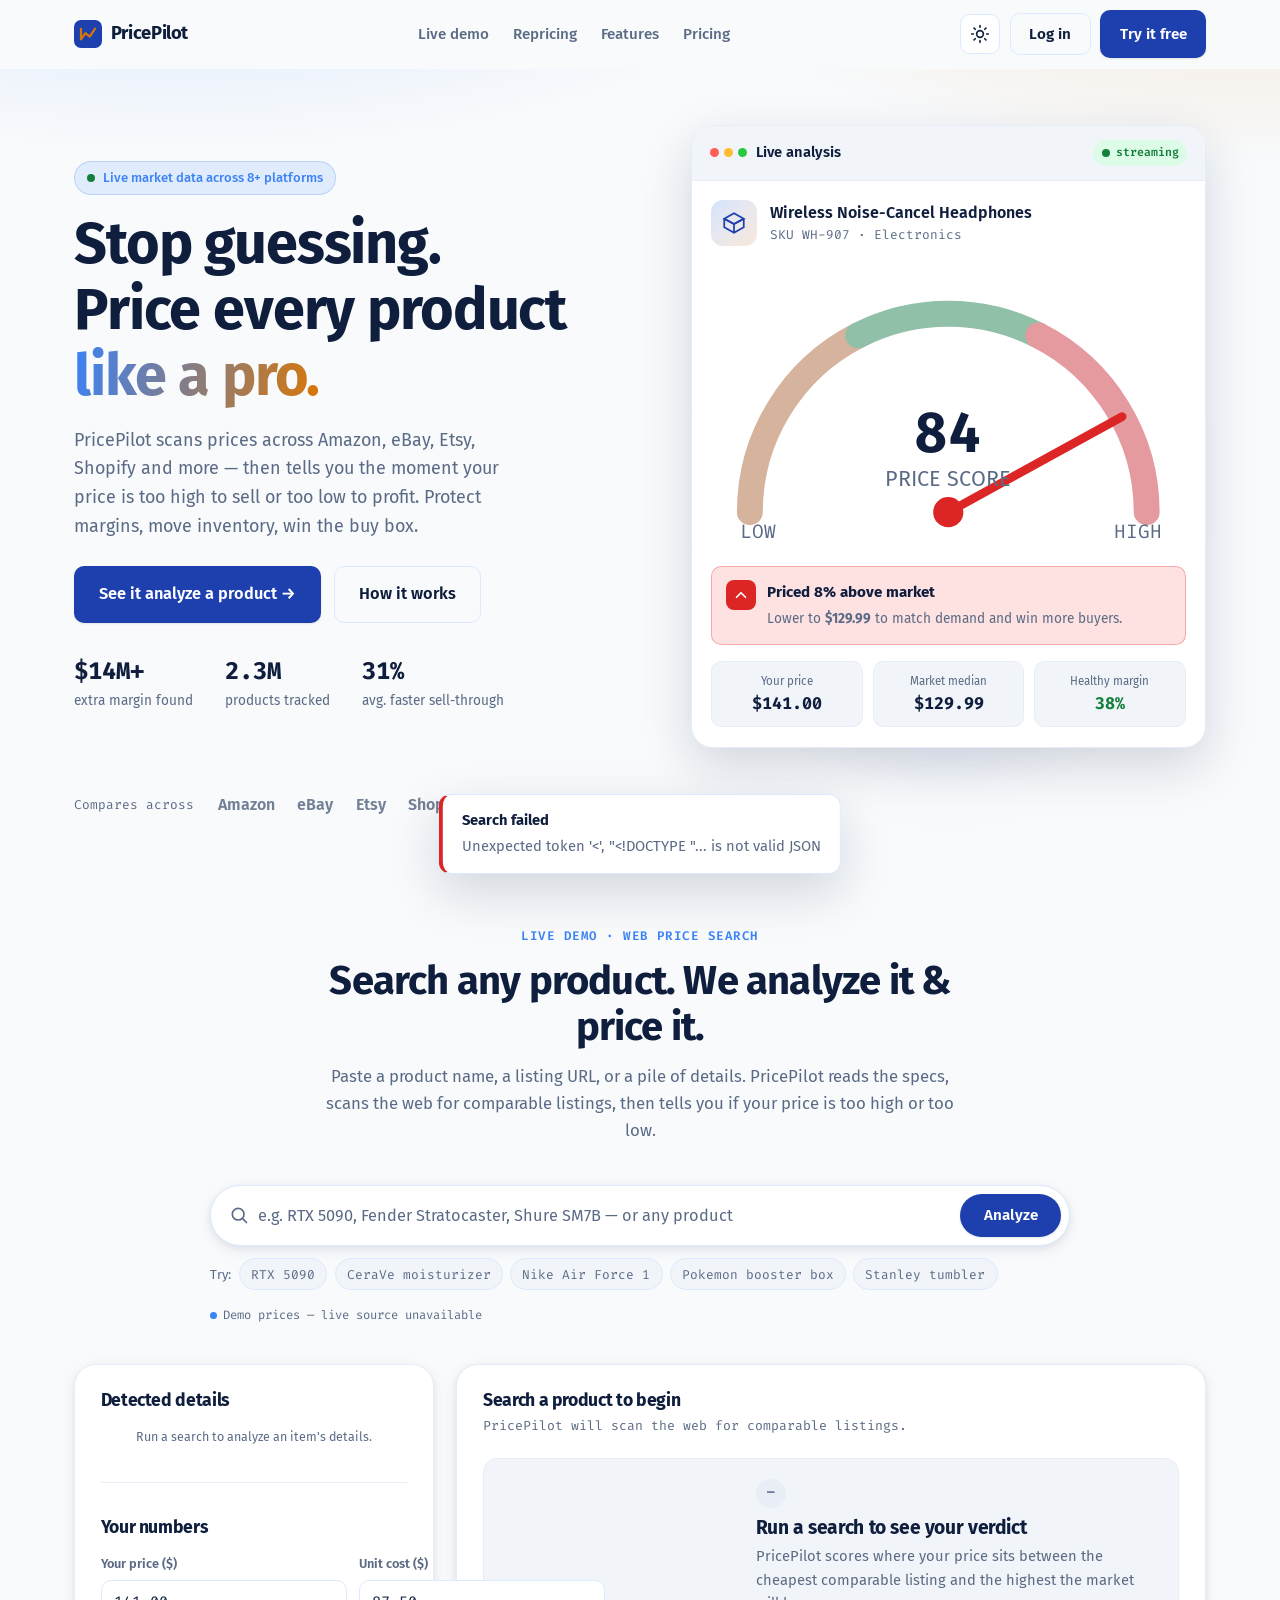
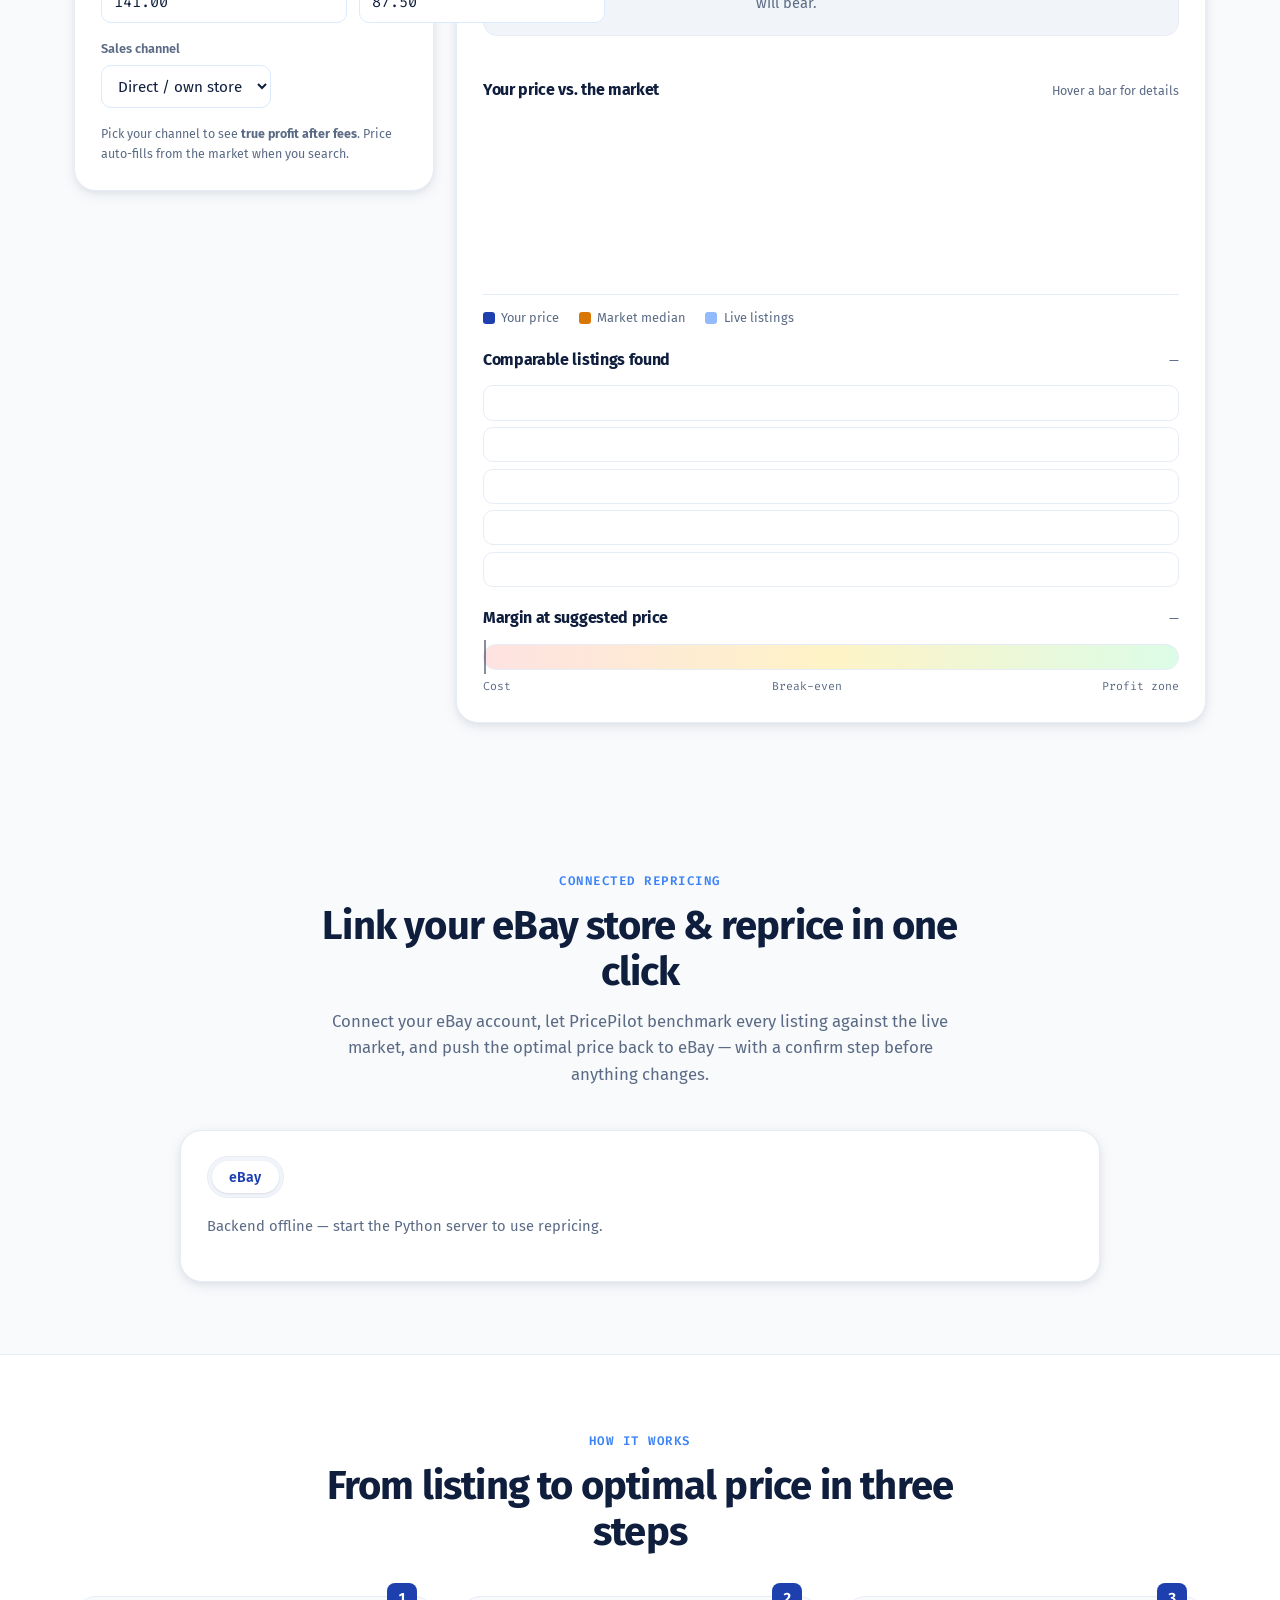
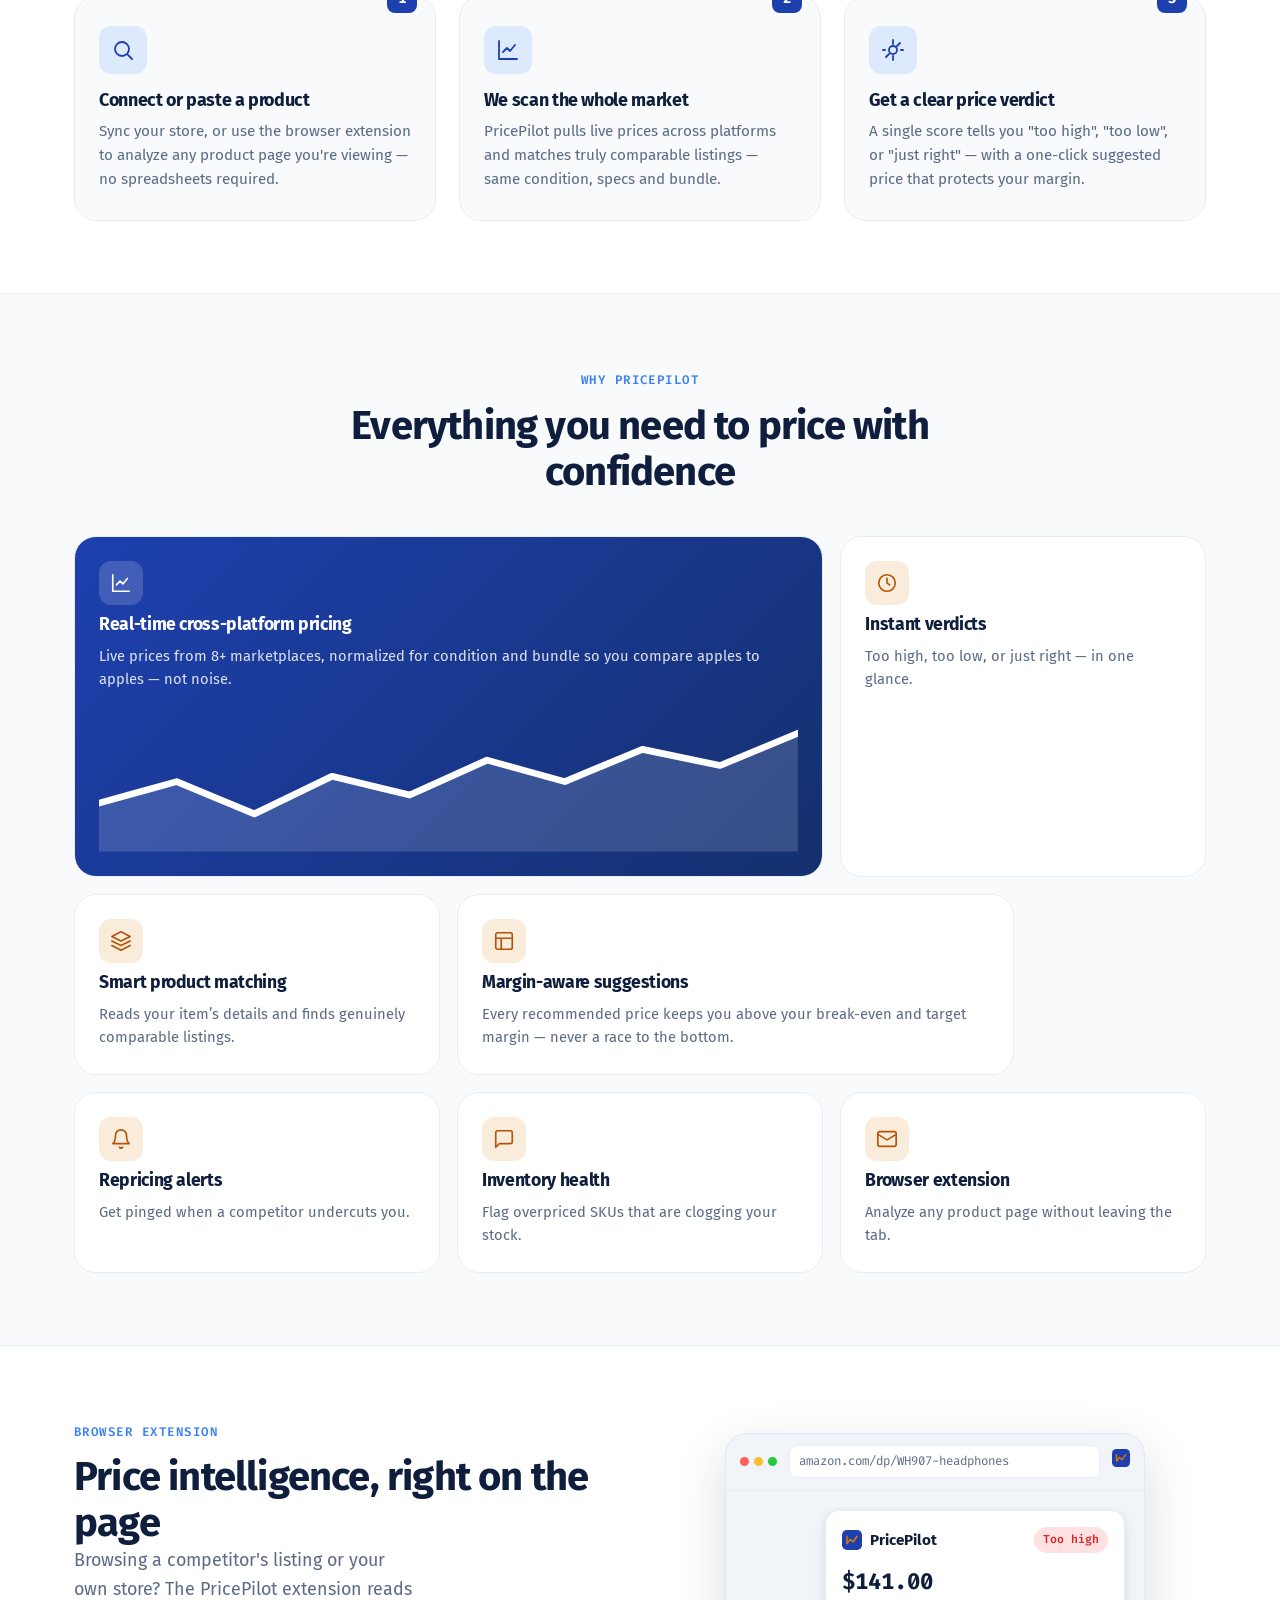
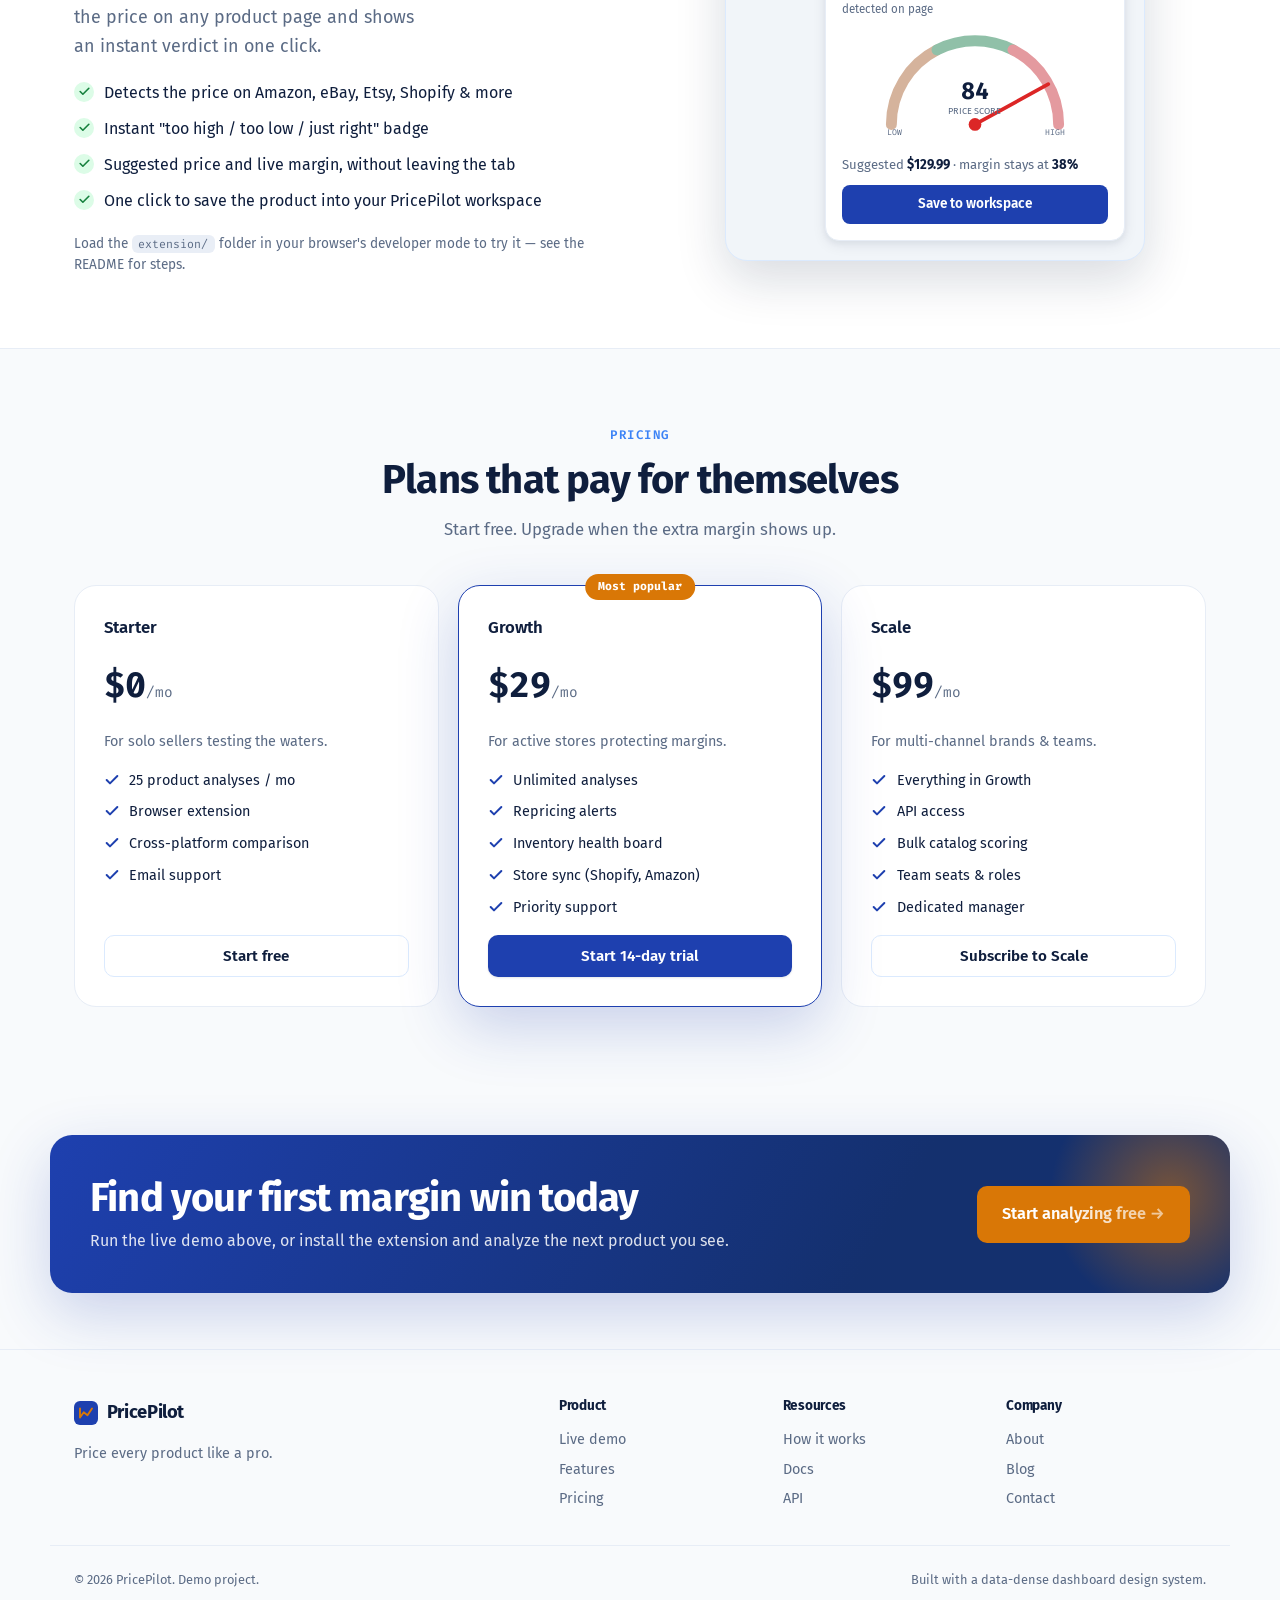
==== commit 2bc08649: "Add accounts/login, PayPal purchase, fee calculator, daily search limit, sandbox env switches Co-Aut" ====
--- a/website/index.html
+++ b/website/index.html
@@ -32,6 +32,11 @@
           <svg class="icon-sun" viewBox="0 0 24 24" width="20" height="20" fill="none" stroke="currentColor" stroke-width="2" stroke-linecap="round"><circle cx="12" cy="12" r="4"/><path d="M12 2v2M12 20v2M4.9 4.9l1.4 1.4M17.7 17.7l1.4 1.4M2 12h2M20 12h2M4.9 19.1l1.4-1.4M17.7 6.3l1.4-1.4"/></svg>
           <svg class="icon-moon" viewBox="0 0 24 24" width="20" height="20" fill="none" stroke="currentColor" stroke-width="2" stroke-linecap="round" stroke-linejoin="round"><path d="M21 12.8A9 9 0 1 1 11.2 3a7 7 0 0 0 9.8 9.8z"/></svg>
         </button>
+        <button class="btn btn--ghost" id="navLogin">Log in</button>
+        <div class="account" id="navAccount" hidden>
+          <span class="account__email" id="accEmail"></span>
+          <button class="btn btn--ghost btn--sm" id="navLogout">Log out</button>
+        </div>
         <a href="#demo" class="btn btn--primary nav__cta">Try it free</a>
       </div>
     </div>
@@ -162,7 +167,22 @@
                 <input type="number" id="inCost" min="0" step="0.01" value="87.50" inputmode="decimal" />
               </label>
             </div>
-            <p class="demo__hint" style="text-align:left">Price auto-fills from the market when you search. Add your cost for an exact margin.</p>
+            <div class="field-row">
+              <label class="field">
+                <span class="field__label">Sales channel</span>
+                <select id="inChannel">
+                  <option value="direct">Direct / own store</option>
+                  <option value="amazon">Amazon FBA</option>
+                  <option value="walmart">Walmart</option>
+                  <option value="ebay">eBay</option>
+                </select>
+              </label>
+              <label class="field" id="fbaFeeField" hidden>
+                <span class="field__label">FBA fee / unit ($)</span>
+                <input type="number" id="inFba" min="0" step="0.01" value="4.75" inputmode="decimal" />
+              </label>
+            </div>
+            <p class="demo__hint" style="text-align:left">Pick your channel to see <b>true profit after fees</b>. Price auto-fills from the market when you search.</p>
           </div>
 
           <!-- Right: results -->
@@ -239,11 +259,14 @@
           <p>Connect your eBay account, let PricePilot benchmark every listing against the live market, and push the optimal price back to eBay — with a confirm step before anything changes.</p>
         </div>
         <div class="panel store__panel">
+          <div class="store__tabs" id="storeTabs">
+            <button type="button" class="store__tab is-active" data-channel="ebay">eBay</button>
+          </div>
           <div class="store__head">
-            <div class="store__status" id="storeStatus">Checking eBay connection…</div>
+            <div class="store__status" id="storeStatus">Checking connection…</div>
             <div class="store__actions">
-              <button class="btn btn--primary" id="ebayConnectBtn" hidden>Connect eBay account</button>
-              <button class="btn btn--ghost btn--sm" id="ebayRefreshBtn" hidden>Refresh listings</button>
+              <button class="btn btn--primary" id="storeConnectBtn" hidden>Connect account</button>
+              <button class="btn btn--ghost btn--sm" id="storeRefreshBtn" hidden>Refresh listings</button>
             </div>
           </div>
           <div class="store__listings" id="storeListings"></div>
@@ -379,7 +402,31 @@
     </div>
   </footer>
 
-  <!-- Paywall modal -->
+  <!-- Auth modal -->
+  <div class="modal" id="authModal" hidden>
+    <div class="modal__backdrop" data-close></div>
+    <div class="modal__card" role="dialog" aria-modal="true" aria-labelledby="authTitle">
+      <button class="modal__x" data-close aria-label="Close">✕</button>
+      <div class="modal__icon" aria-hidden="true">
+        <svg viewBox="0 0 24 24" width="24" height="24" fill="none" stroke="currentColor" stroke-width="1.8" stroke-linecap="round" stroke-linejoin="round"><path d="M20 21v-2a4 4 0 0 0-4-4H8a4 4 0 0 0-4 4v2"/><circle cx="12" cy="7" r="4"/></svg>
+      </div>
+      <h3 id="authTitle">Log in</h3>
+      <form id="authForm" autocomplete="on">
+        <label class="field"><span class="field__label">Email</span>
+          <input type="email" id="authEmail" required autocomplete="email" placeholder="you@store.com" /></label>
+        <label class="field" style="margin-top:.7rem"><span class="field__label">Password</span>
+          <input type="password" id="authPass" required autocomplete="current-password" placeholder="••••••••" minlength="6" /></label>
+        <p class="modal__err" id="authErr" hidden></p>
+        <button type="submit" class="btn btn--primary btn--block" id="authSubmit" style="margin-top:1rem">Log in</button>
+      </form>
+      <p class="modal__toggle">
+        <span id="authToggleText">New to PricePilot?</span>
+        <a href="#" id="authToggle">Create an account</a>
+      </p>
+    </div>
+  </div>
+
+  <!-- Upgrade / purchase modal -->
   <div class="modal" id="paywall" hidden>
     <div class="modal__backdrop" data-close></div>
     <div class="modal__card" role="dialog" aria-modal="true" aria-labelledby="pwTitle">
@@ -387,10 +434,11 @@
       <div class="modal__icon" aria-hidden="true">
         <svg viewBox="0 0 24 24" width="26" height="26" fill="none" stroke="currentColor" stroke-width="1.8" stroke-linecap="round" stroke-linejoin="round"><rect x="3" y="11" width="18" height="11" rx="2"/><path d="M7 11V7a5 5 0 0 1 10 0v4"/></svg>
       </div>
-      <h3 id="pwTitle">You've used your free searches</h3>
-      <p>Upgrade to <b>PricePilot Growth</b> for unlimited live price analyses, repricing, and competitor alerts.</p>
-      <div class="modal__price">$29<span>/mo · 14-day free trial</span></div>
-      <button class="btn btn--primary btn--block" id="pwSubscribe">Subscribe &amp; unlock unlimited</button>
+      <h3 id="pwTitle">Unlock unlimited searches</h3>
+      <p><b>PricePilot Growth</b> — unlimited live price analyses, repricing &amp; competitor alerts.</p>
+      <div class="modal__price">$29<span>/mo</span></div>
+      <p class="modal__note" id="pwNote" hidden></p>
+      <div id="paypalButtons" class="paypal-buttons"></div>
       <button class="btn btn--ghost btn--block btn--sm" data-close>Maybe later</button>
     </div>
   </div>
--- a/website/styles.css
+++ b/website/styles.css
@@ -65,6 +65,7 @@
 }
 
 * { box-sizing: border-box; }
+[hidden] { display: none !important; }
 html { scroll-behavior: smooth; scroll-padding-top: 84px; }
 @media (prefers-reduced-motion: reduce) { html { scroll-behavior: auto; } *, *::before, *::after { animation-duration: .001ms !important; transition-duration: .001ms !important; } }
 
@@ -426,6 +427,11 @@
 /* ---------- Connected store / repricing ---------- */
 .store { padding: 4.5rem 0; }
 .store__panel { max-width: 920px; margin-inline: auto; }
+.store__tabs { display: inline-flex; gap: .3rem; background: var(--color-surface-2); border: 1px solid var(--color-border-soft); border-radius: 999px; padding: .25rem; margin-bottom: 1.1rem; }
+.store__tab { font-family: inherit; font-size: .88rem; font-weight: 600; padding: .45rem 1.1rem; border-radius: 999px; border: 0; background: transparent; color: var(--color-muted-fg); cursor: pointer; transition: background .2s, color .2s; }
+.store__tab:hover { color: var(--color-foreground); }
+.store__tab.is-active { background: var(--color-surface); color: var(--color-primary); box-shadow: var(--shadow-sm); }
+[data-theme="dark"] .store__tab.is-active { color: var(--color-secondary); }
 .store__head { display: flex; align-items: center; justify-content: space-between; gap: 1rem; flex-wrap: wrap; margin-bottom: 1rem; }
 .store__status { font-size: .92rem; color: var(--color-muted-fg); display: inline-flex; align-items: center; gap: .5rem; }
 .store__status.is-on { color: var(--color-good); font-weight: 500; }
@@ -459,6 +465,17 @@
 .modal__price { font-family: var(--font-mono); font-size: 2rem; font-weight: 700; margin-bottom: 1.2rem; }
 .modal__price span { font-size: .8rem; font-weight: 400; color: var(--color-muted-fg); font-family: var(--font-sans); }
 .modal__card .btn { margin-bottom: .5rem; }
+.modal__card form .field { text-align: left; }
+.modal__err { color: var(--color-destructive); font-size: .85rem; margin: .6rem 0 0; }
+.modal__note { font-size: .82rem; color: var(--color-muted-fg); margin-bottom: .6rem; }
+.modal__toggle { font-size: .85rem; color: var(--color-muted-fg); margin-top: 1rem; }
+.modal__toggle a { color: var(--color-secondary); text-decoration: underline; }
+.paypal-buttons { margin-bottom: .6rem; min-height: 0; }
+.paypal-buttons:empty { margin: 0; }
+
+/* Account in nav */
+.account { display: inline-flex; align-items: center; gap: .5rem; }
+.account__email { font-size: .85rem; color: var(--color-muted-fg); font-weight: 500; max-width: 160px; overflow: hidden; text-overflow: ellipsis; white-space: nowrap; }
 
 /* ---------- Toast ---------- */
 .toast { position: fixed; left: 50%; bottom: 26px; transform: translateX(-50%) translateY(20px); z-index: 1000; background: var(--color-surface); color: var(--color-foreground); border: 1px solid var(--color-border); border-left: 4px solid var(--color-primary); border-radius: 12px; padding: .9rem 1.2rem; box-shadow: var(--shadow-lg); max-width: 92vw; opacity: 0; transition: opacity .25s var(--ease), transform .25s var(--ease); font-size: .92rem; }
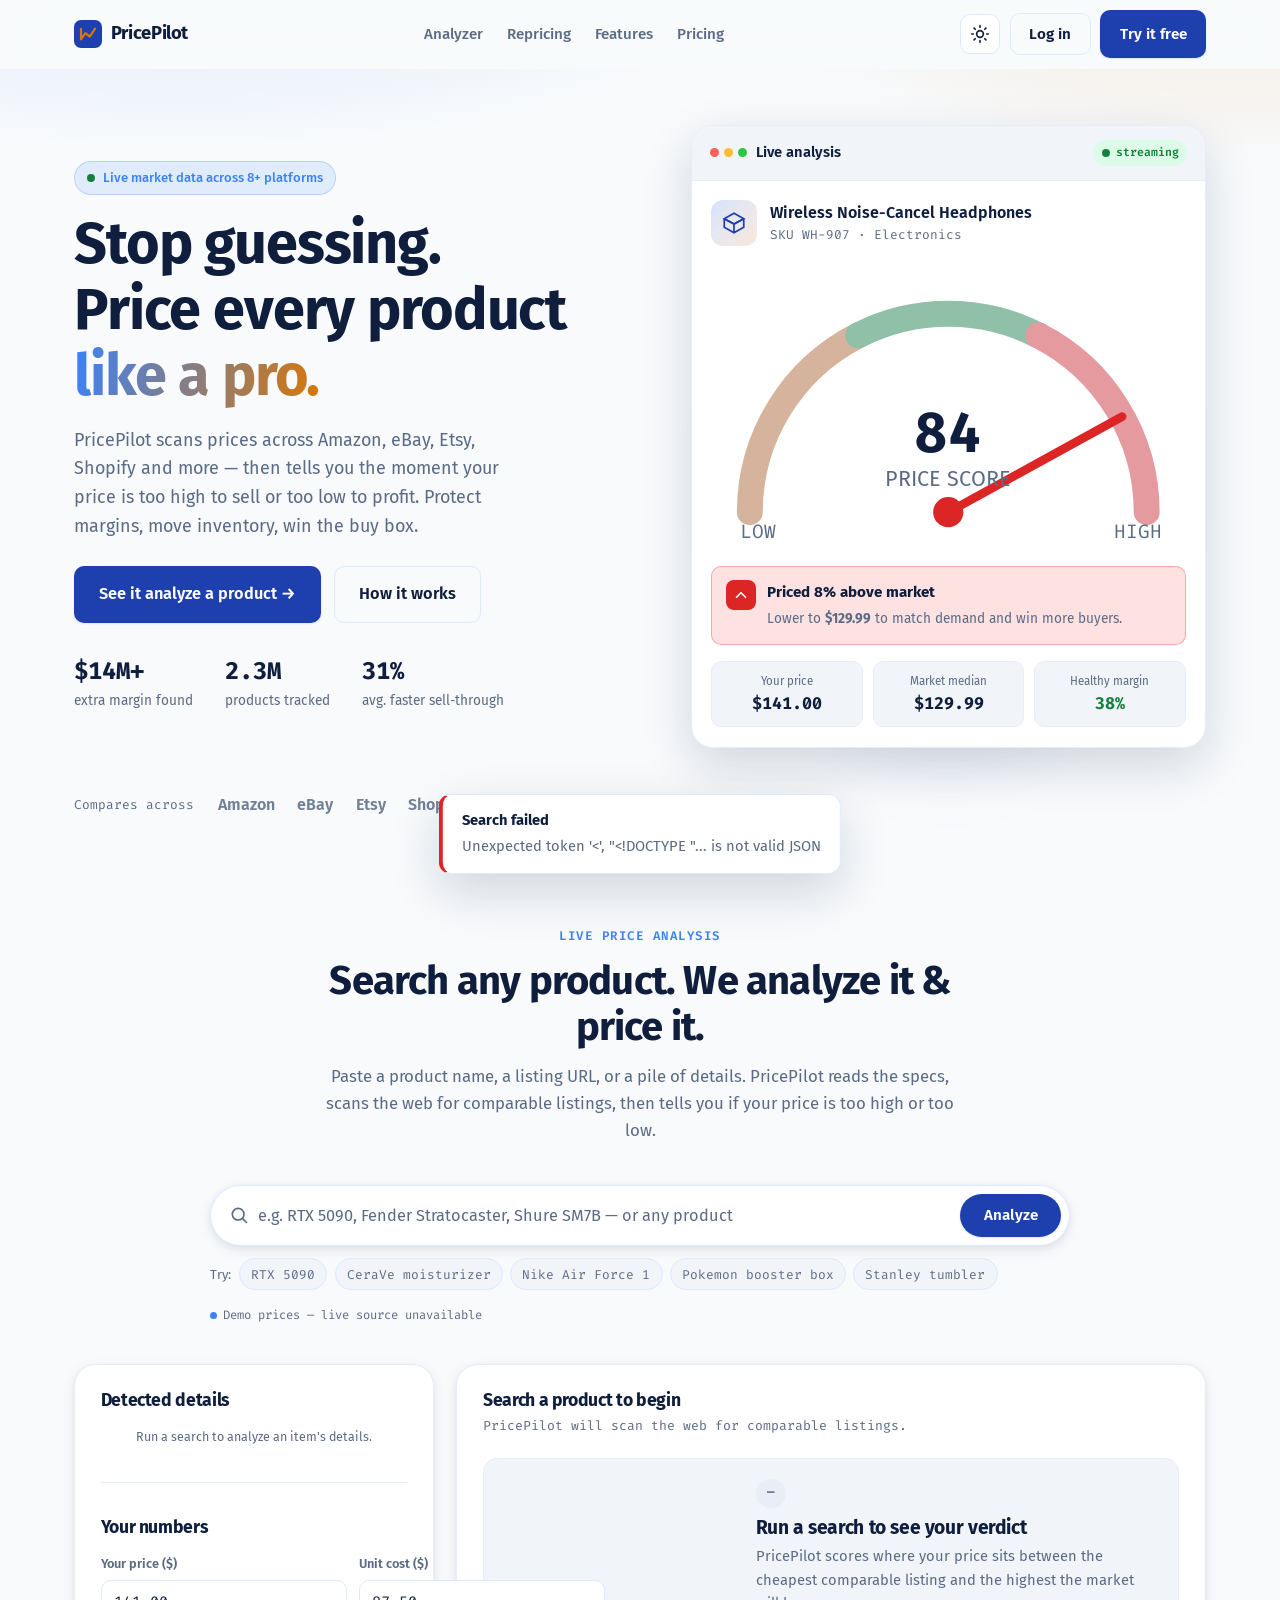
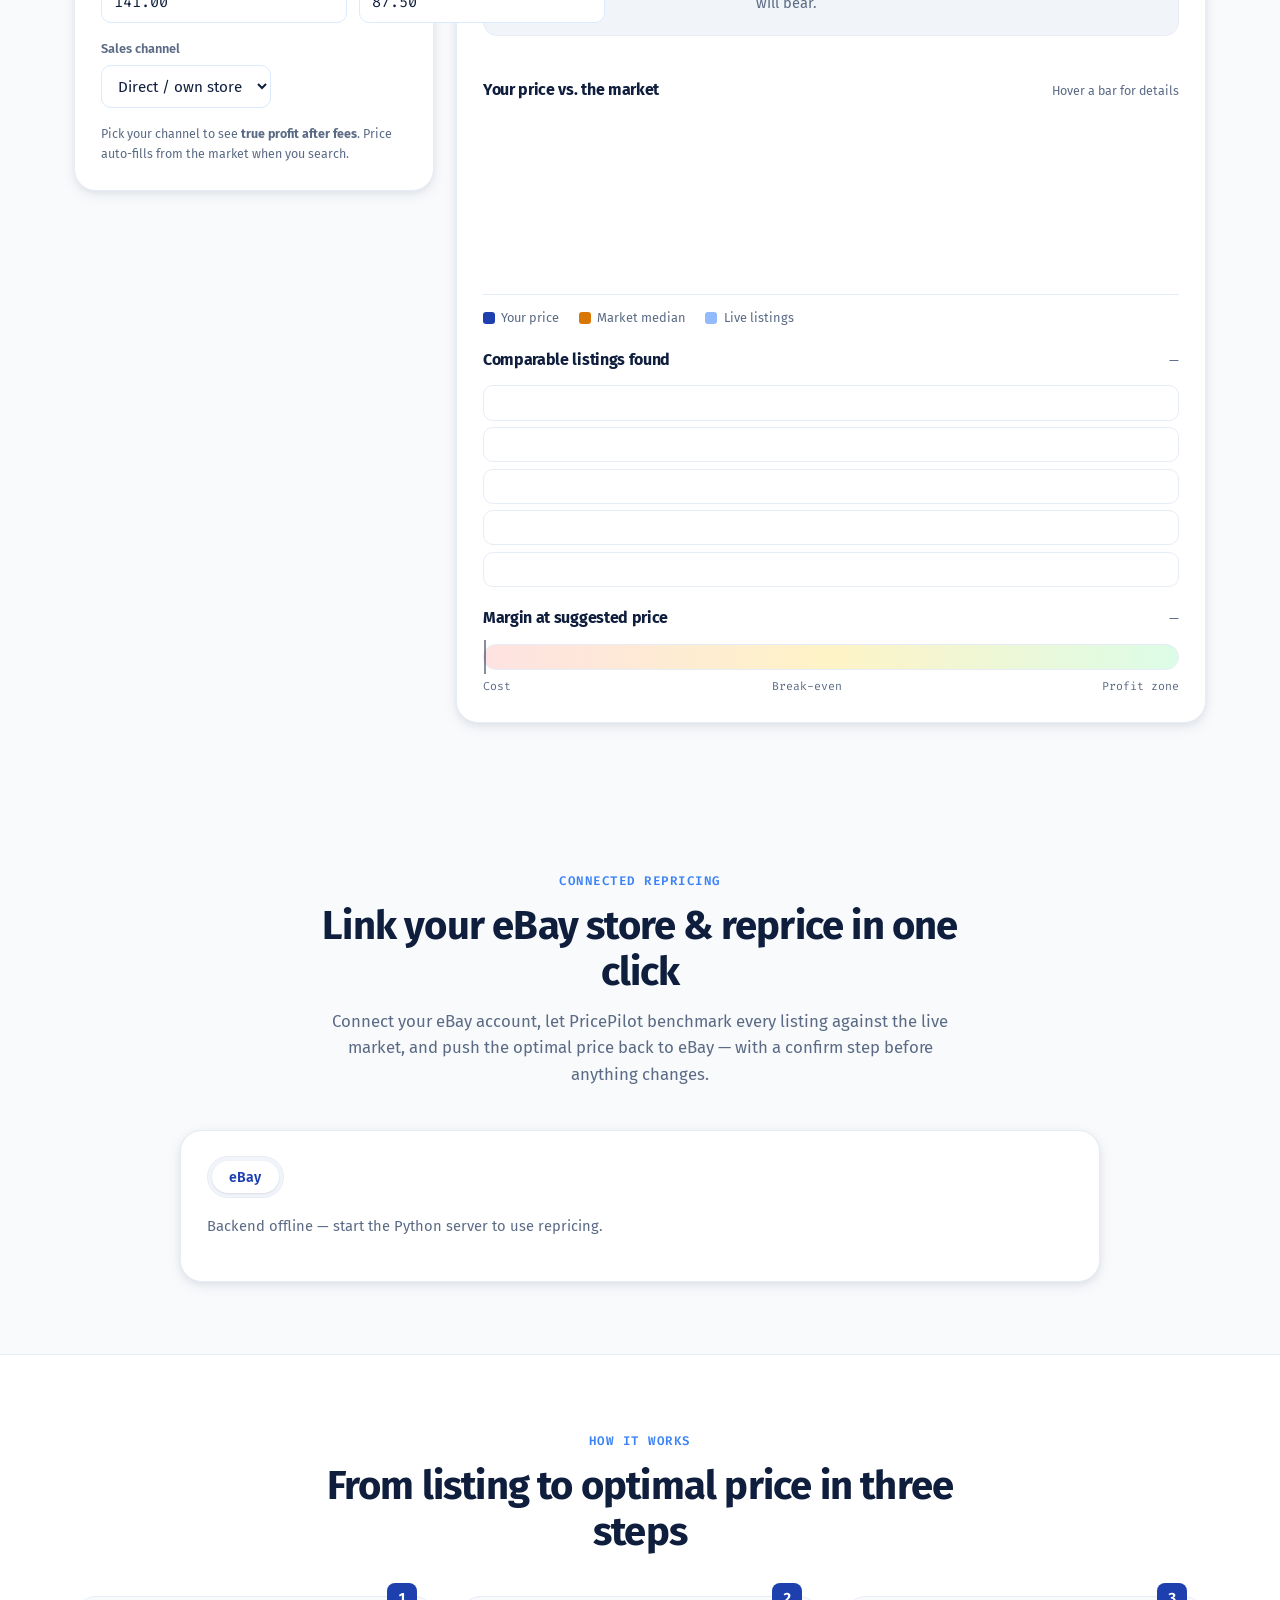
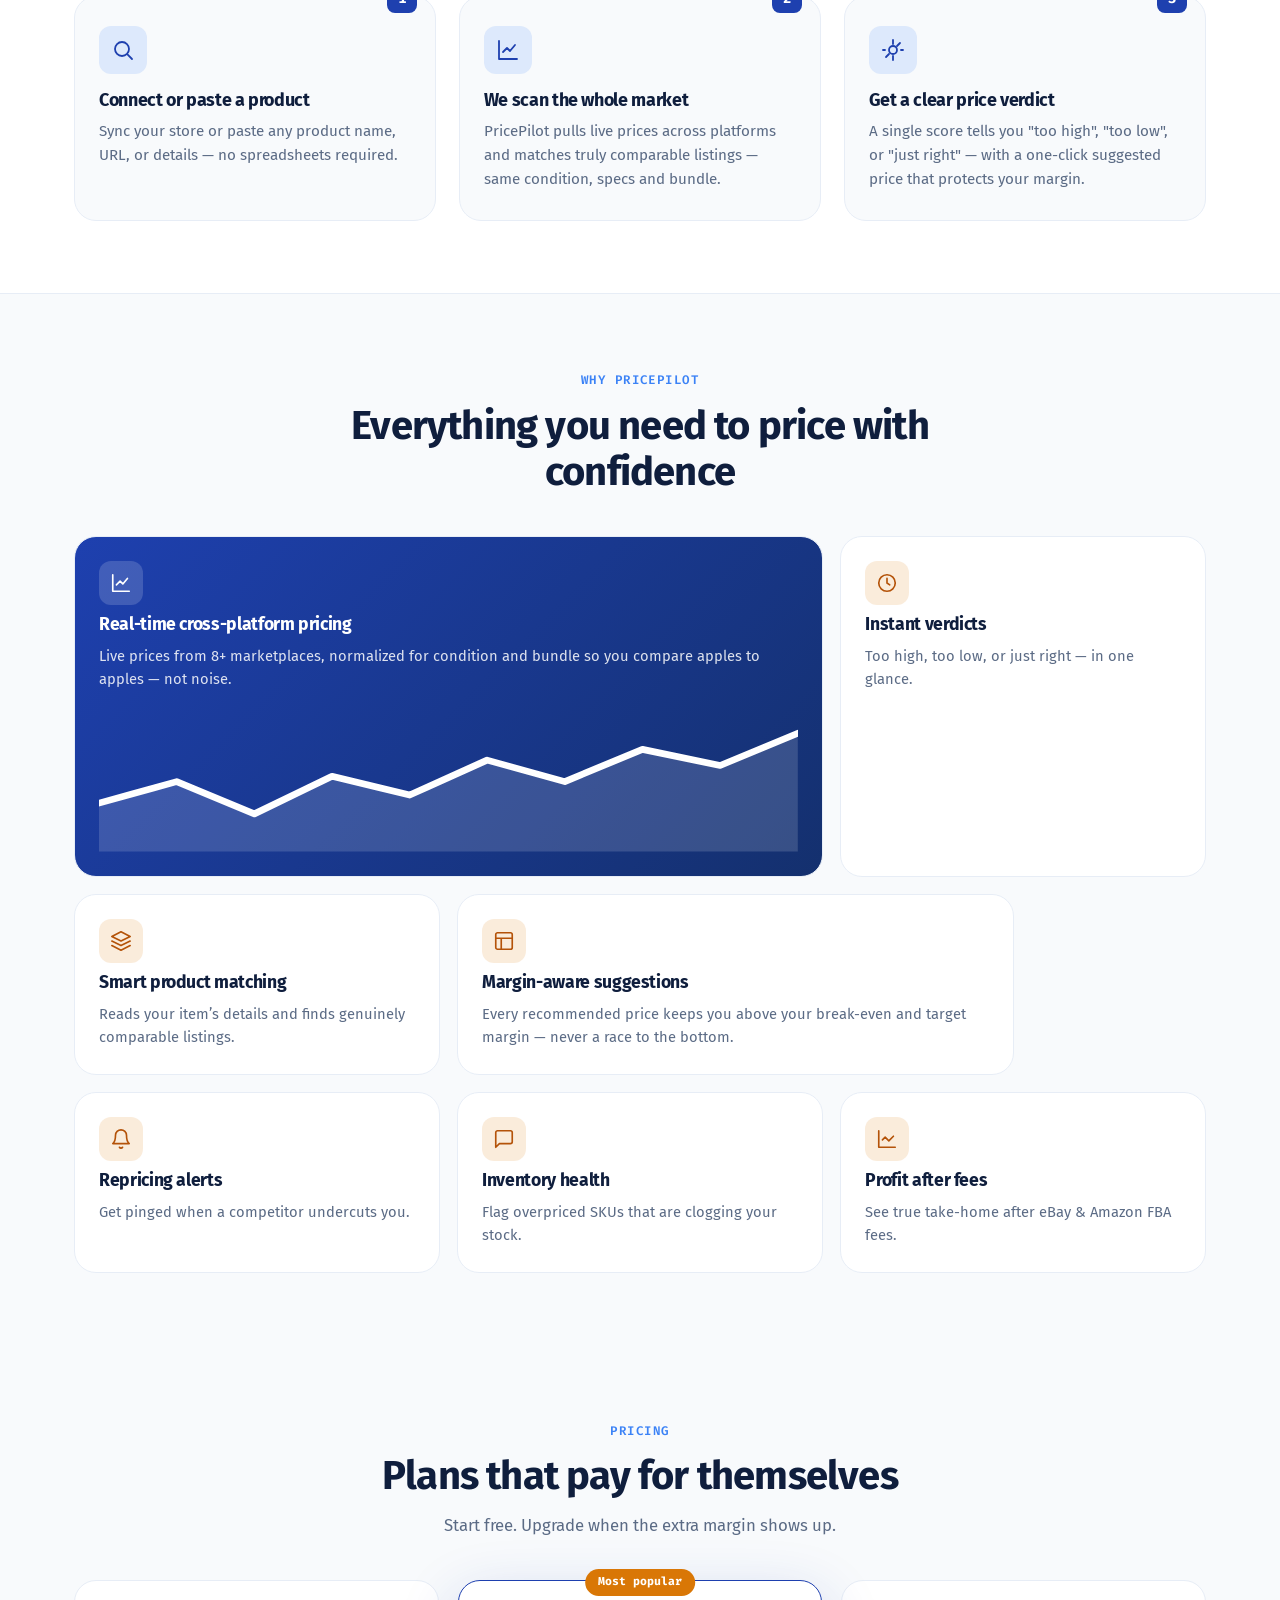
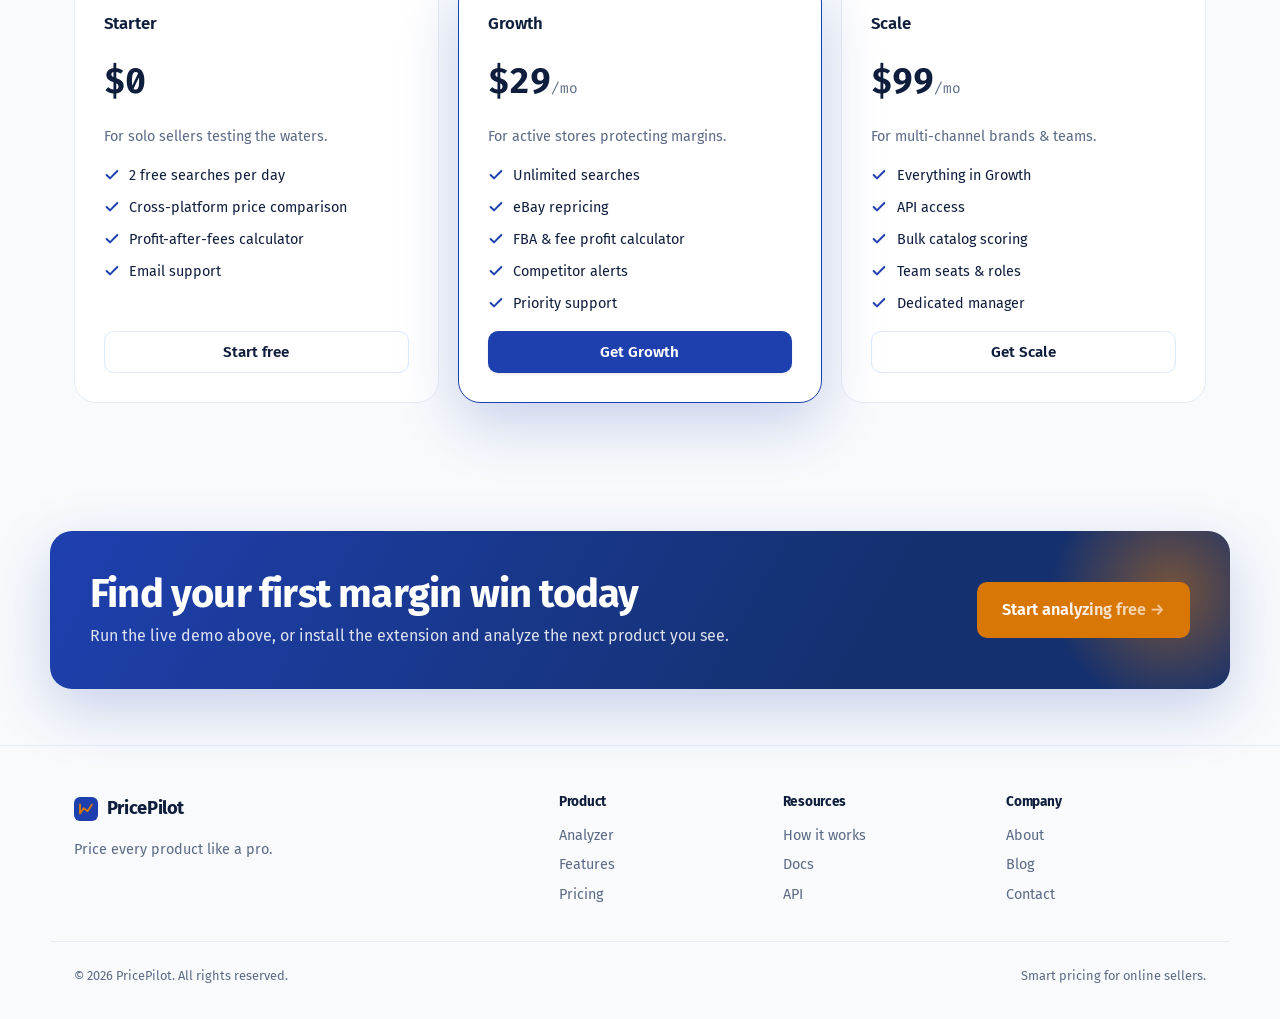
==== commit c0307c6f: "Remove demo/extension framing, fix layout overflow, real-company copy Co-Authored-By: Claude Opus 4." ====
--- a/website/index.html
+++ b/website/index.html
@@ -22,7 +22,7 @@
         <span class="brand__name">PricePilot</span>
       </a>
       <nav class="nav__links" aria-label="Primary">
-        <a href="#demo">Live demo</a>
+        <a href="#demo">Analyzer</a>
         <a href="#store">Repricing</a>
         <a href="#features">Features</a>
         <a href="#pricing">Pricing</a>
@@ -113,7 +113,7 @@
     <section class="demo" id="demo">
       <div class="wrap">
         <div class="section-head">
-          <span class="eyebrow">Live demo · web price search</span>
+          <span class="eyebrow">Live price analysis</span>
           <h2>Search any product. We analyze it &amp; price it.</h2>
           <p>Paste a product name, a listing URL, or a pile of details. PricePilot reads the specs, scans the web for comparable listings, then tells you if your price is too high or too low.</p>
         </div>
@@ -286,7 +286,7 @@
             <div class="step__num">1</div>
             <div class="step__icon" aria-hidden="true"><svg viewBox="0 0 24 24" width="24" height="24" fill="none" stroke="currentColor" stroke-width="1.8" stroke-linecap="round" stroke-linejoin="round"><circle cx="11" cy="11" r="7"/><path d="m21 21-4.3-4.3"/></svg></div>
             <h3>Connect or paste a product</h3>
-            <p>Sync your store, or use the browser extension to analyze any product page you're viewing — no spreadsheets required.</p>
+            <p>Sync your store or paste any product name, URL, or details — no spreadsheets required.</p>
           </li>
           <li class="step">
             <div class="step__num">2</div>
@@ -315,47 +315,6 @@
       </div>
     </section>
 
-    <!-- ===================== EXTENSION ===================== -->
-    <section class="ext">
-      <div class="wrap ext__grid">
-        <div class="ext__copy">
-          <span class="eyebrow">Browser extension</span>
-          <h2>Price intelligence, right on the page</h2>
-          <p class="lead">Browsing a competitor's listing or your own store? The PricePilot extension reads the price on any product page and shows an instant verdict in one click.</p>
-          <ul class="checklist">
-            <li>Detects the price on Amazon, eBay, Etsy, Shopify &amp; more</li>
-            <li>Instant "too high / too low / just right" badge</li>
-            <li>Suggested price and live margin, without leaving the tab</li>
-            <li>One click to save the product into your PricePilot workspace</li>
-          </ul>
-          <p class="ext__install">Load the <code>extension/</code> folder in your browser's developer mode to try it — see the README for steps.</p>
-        </div>
-        <div class="ext__mock">
-          <div class="browser">
-            <div class="browser__bar">
-              <span class="dotrow" aria-hidden="true"><i></i><i></i><i></i></span>
-              <span class="browser__url">amazon.com/dp/WH907-headphones</span>
-              <span class="browser__ext" aria-hidden="true">
-                <svg viewBox="0 0 32 32" width="18" height="18"><rect width="32" height="32" rx="8" fill="var(--color-primary)"/><path d="M8 22V10m0 12 5-7 5 4 6-9" stroke="var(--color-accent)" stroke-width="2.5" fill="none" stroke-linecap="round" stroke-linejoin="round"/></svg>
-              </span>
-            </div>
-            <div class="browser__pop">
-              <div class="poppreview">
-                <div class="poppreview__head">
-                  <svg viewBox="0 0 32 32" width="20" height="20"><rect width="32" height="32" rx="8" fill="var(--color-primary)"/><path d="M8 22V10m0 12 5-7 5 4 6-9" stroke="var(--color-accent)" stroke-width="2.5" fill="none" stroke-linecap="round" stroke-linejoin="round"/></svg>
-                  <strong>PricePilot</strong>
-                  <span class="tag tag--high">Too high</span>
-                </div>
-                <div class="poppreview__price">$141.00 <span>detected on page</span></div>
-                <div class="gauge gauge--sm" id="extGauge" aria-hidden="true"></div>
-                <div class="poppreview__reco">Suggested <b>$129.99</b> · margin stays at <b>38%</b></div>
-                <div class="poppreview__btn">Save to workspace</div>
-              </div>
-            </div>
-          </div>
-        </div>
-      </div>
-    </section>
 
     <!-- ===================== PRICING ===================== -->
     <section class="pricing" id="pricing">
@@ -391,14 +350,14 @@
         <p>Price every product like a pro.</p>
       </div>
       <div class="footer__cols">
-        <div><h4>Product</h4><a href="#demo">Live demo</a><a href="#features">Features</a><a href="#pricing">Pricing</a></div>
+        <div><h4>Product</h4><a href="#demo">Analyzer</a><a href="#features">Features</a><a href="#pricing">Pricing</a></div>
         <div><h4>Resources</h4><a href="#how">How it works</a><a href="#">Docs</a><a href="#">API</a></div>
         <div><h4>Company</h4><a href="#">About</a><a href="#">Blog</a><a href="#">Contact</a></div>
       </div>
     </div>
     <div class="wrap footer__bottom">
-      <span>© 2026 PricePilot. Demo project.</span>
-      <span>Built with a data-dense dashboard design system.</span>
+      <span>© 2026 PricePilot. All rights reserved.</span>
+      <span>Smart pricing for online sellers.</span>
     </div>
   </footer>
 
--- a/website/styles.css
+++ b/website/styles.css
@@ -218,7 +218,8 @@
 .demo { padding: 4.5rem 0; }
 .panel { background: var(--color-surface); border: 1px solid var(--color-border-soft); border-radius: var(--radius-lg); box-shadow: var(--shadow-md); padding: 1.6rem; }
 .panel__title { font-size: 1.1rem; }
-.demo__grid { display: grid; grid-template-columns: 360px 1fr; gap: 1.4rem; align-items: start; }
+.demo__grid { display: grid; grid-template-columns: 360px minmax(0, 1fr); gap: 1.4rem; align-items: start; }
+.demo__grid > * { min-width: 0; }
 .demo__form { position: sticky; top: 90px; display: flex; flex-direction: column; gap: 1rem; }
 .field { display: flex; flex-direction: column; gap: .35rem; }
 .field__label { font-size: .8rem; font-weight: 600; color: var(--color-muted-fg); }
@@ -240,7 +241,8 @@
 .results__head { display: flex; justify-content: space-between; align-items: flex-start; gap: 1rem; }
 .results__sub { font-size: .82rem; color: var(--color-muted-fg); margin-top: .25rem; font-family: var(--font-mono); }
 
-.result-verdict { display: grid; grid-template-columns: 230px 1fr; gap: 1.4rem; align-items: center; background: var(--color-surface-2); border: 1px solid var(--color-border-soft); border-radius: var(--radius); padding: 1.2rem; }
+.result-verdict { display: grid; grid-template-columns: 230px minmax(0, 1fr); gap: 1.4rem; align-items: center; background: var(--color-surface-2); border: 1px solid var(--color-border-soft); border-radius: var(--radius); padding: 1.2rem; }
+.result-verdict > * { min-width: 0; }
 .result-verdict__badge { display: inline-flex; align-items: center; gap: .4rem; font-family: var(--font-mono); font-size: .78rem; font-weight: 700; padding: .3rem .7rem; border-radius: 999px; text-transform: uppercase; letter-spacing: .05em; background: var(--color-muted); color: var(--color-muted-fg); }
 .result-verdict__badge.is-high { background: var(--color-destructive-bg); color: var(--color-destructive); }
 .result-verdict__badge.is-low { background: var(--color-warn-bg); color: var(--color-warn); }
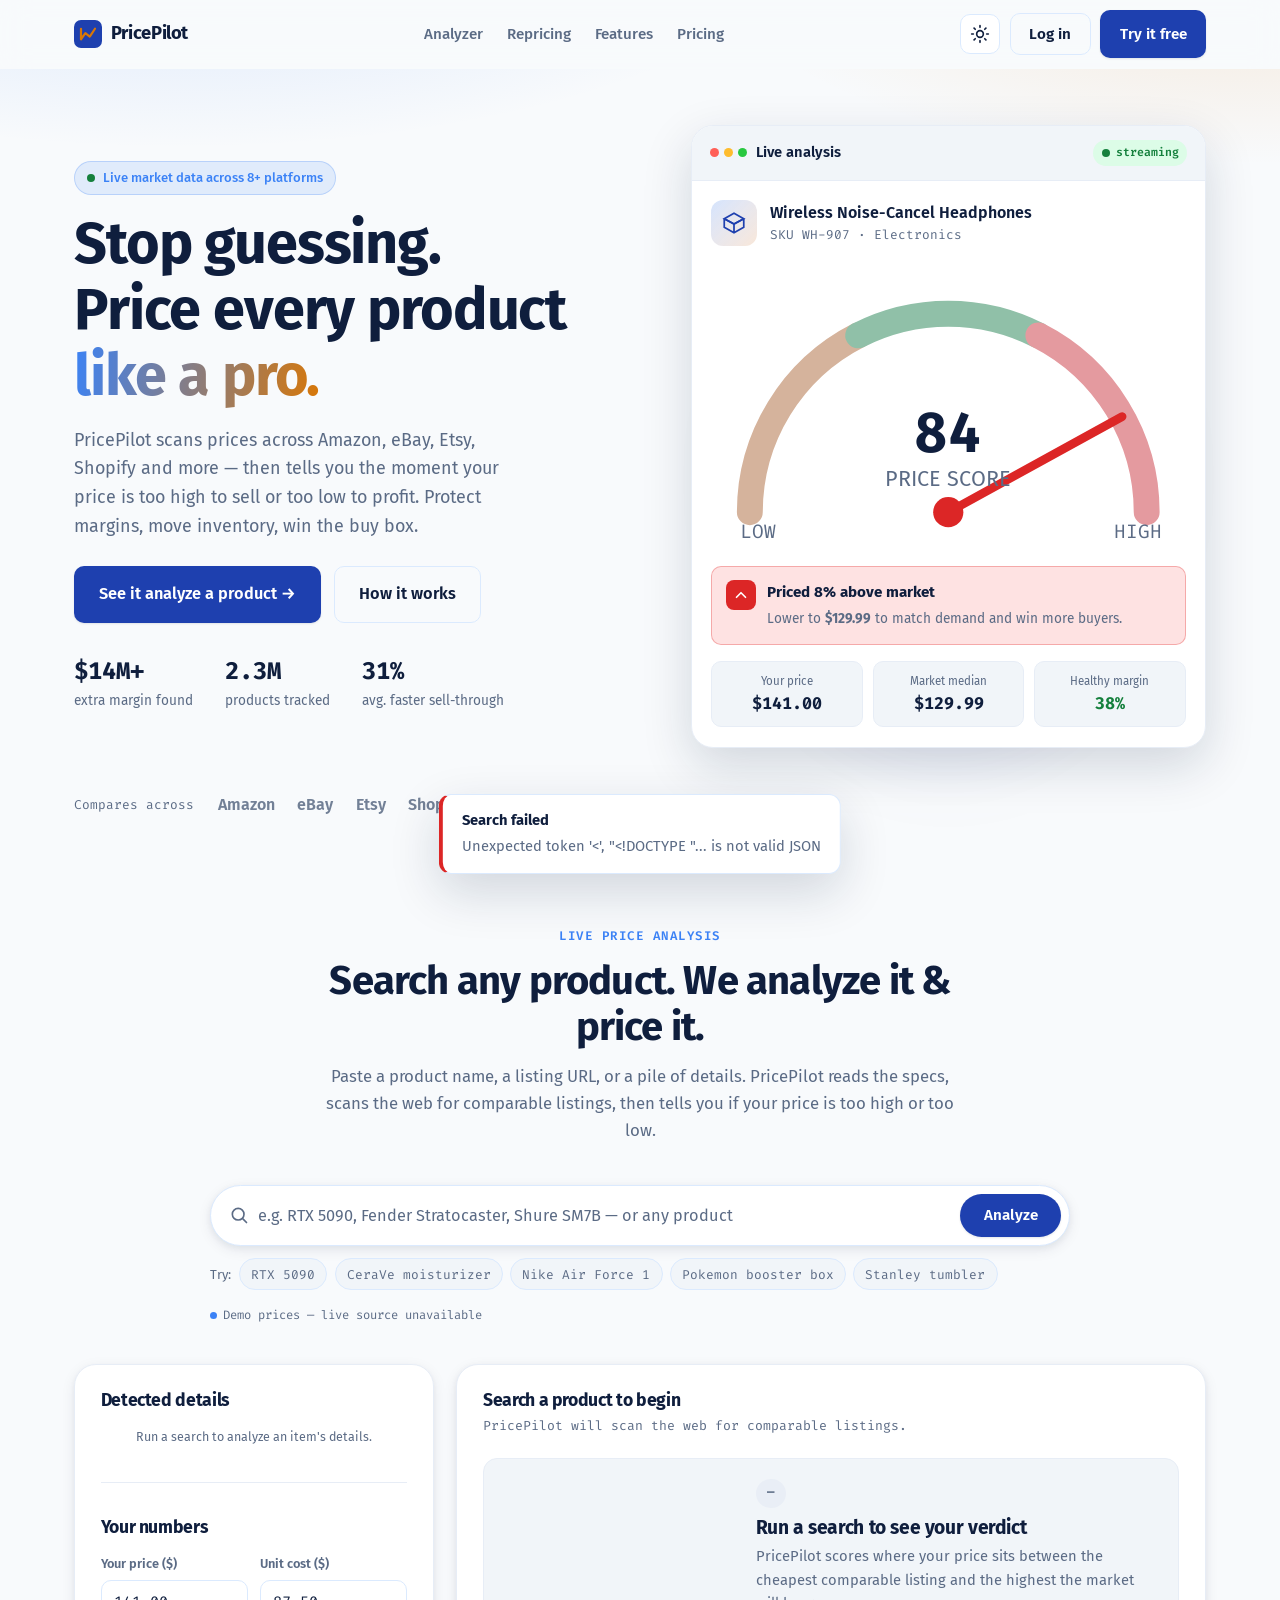
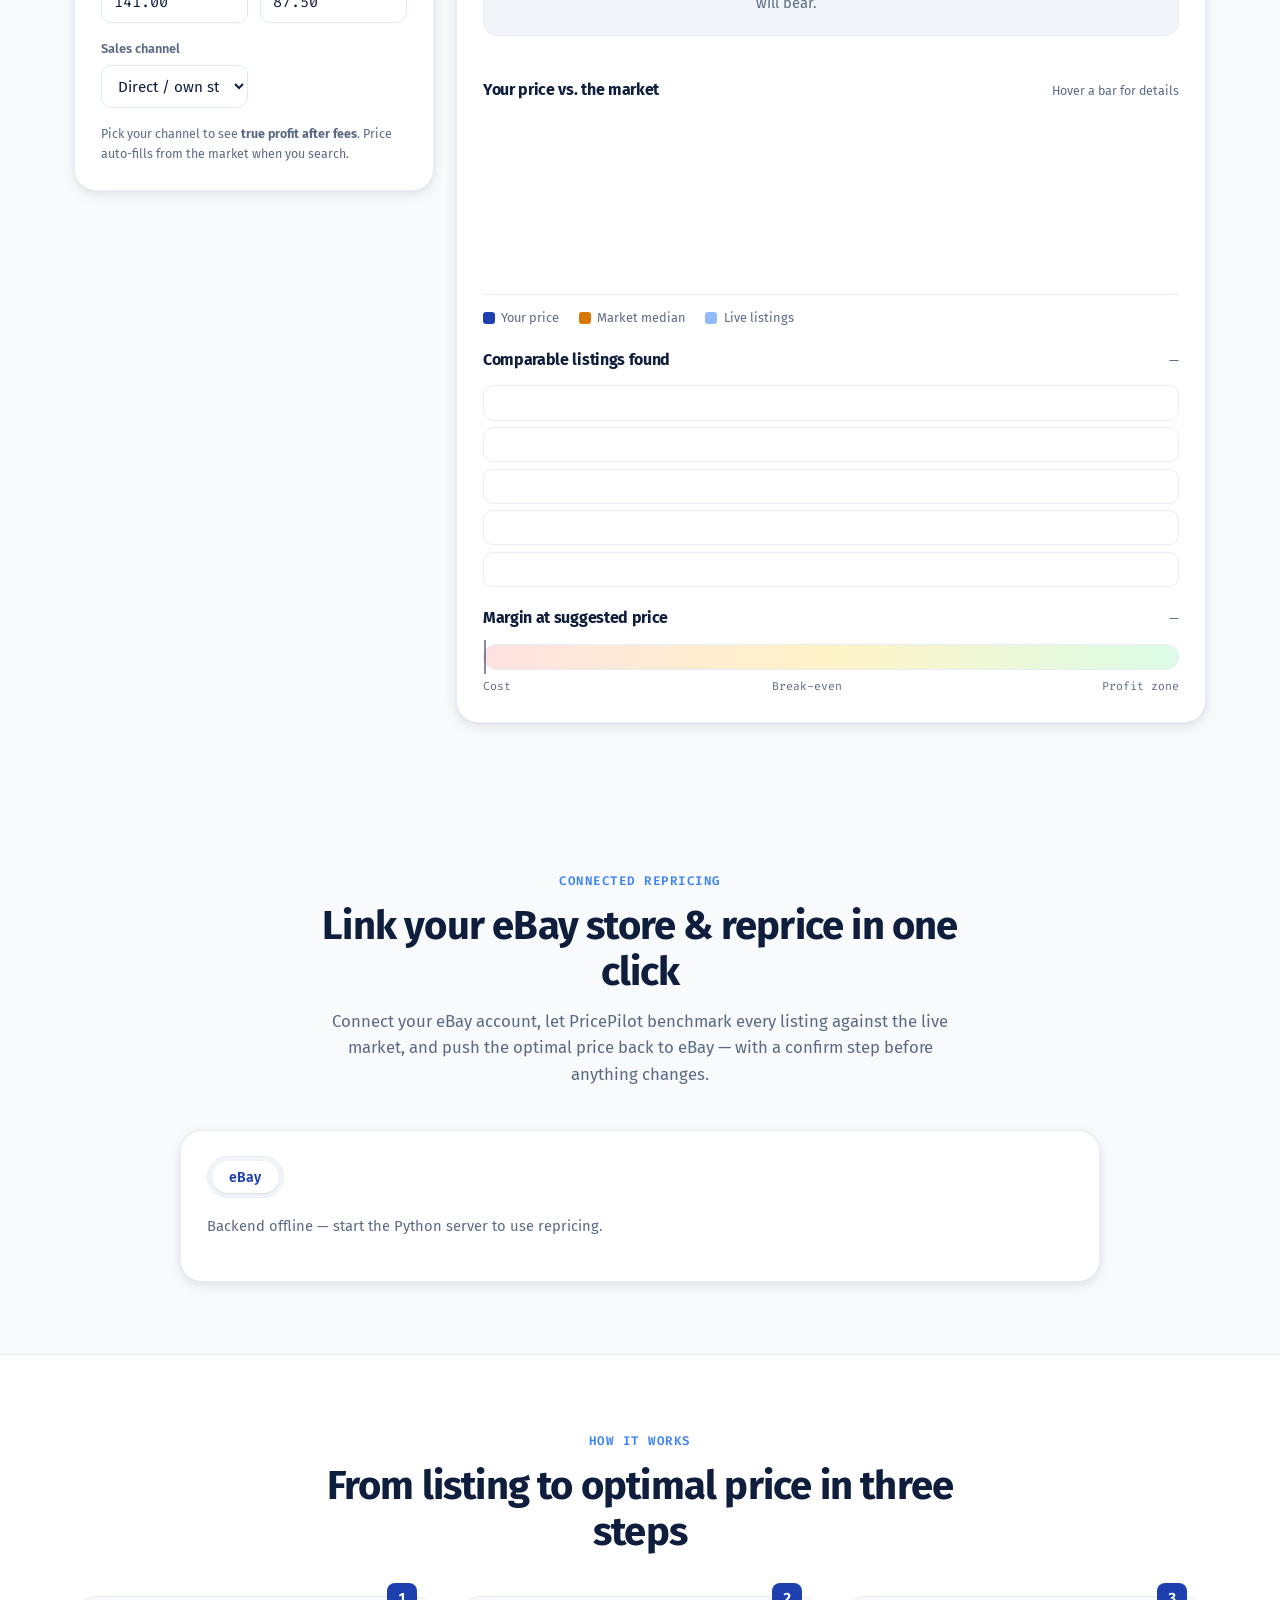
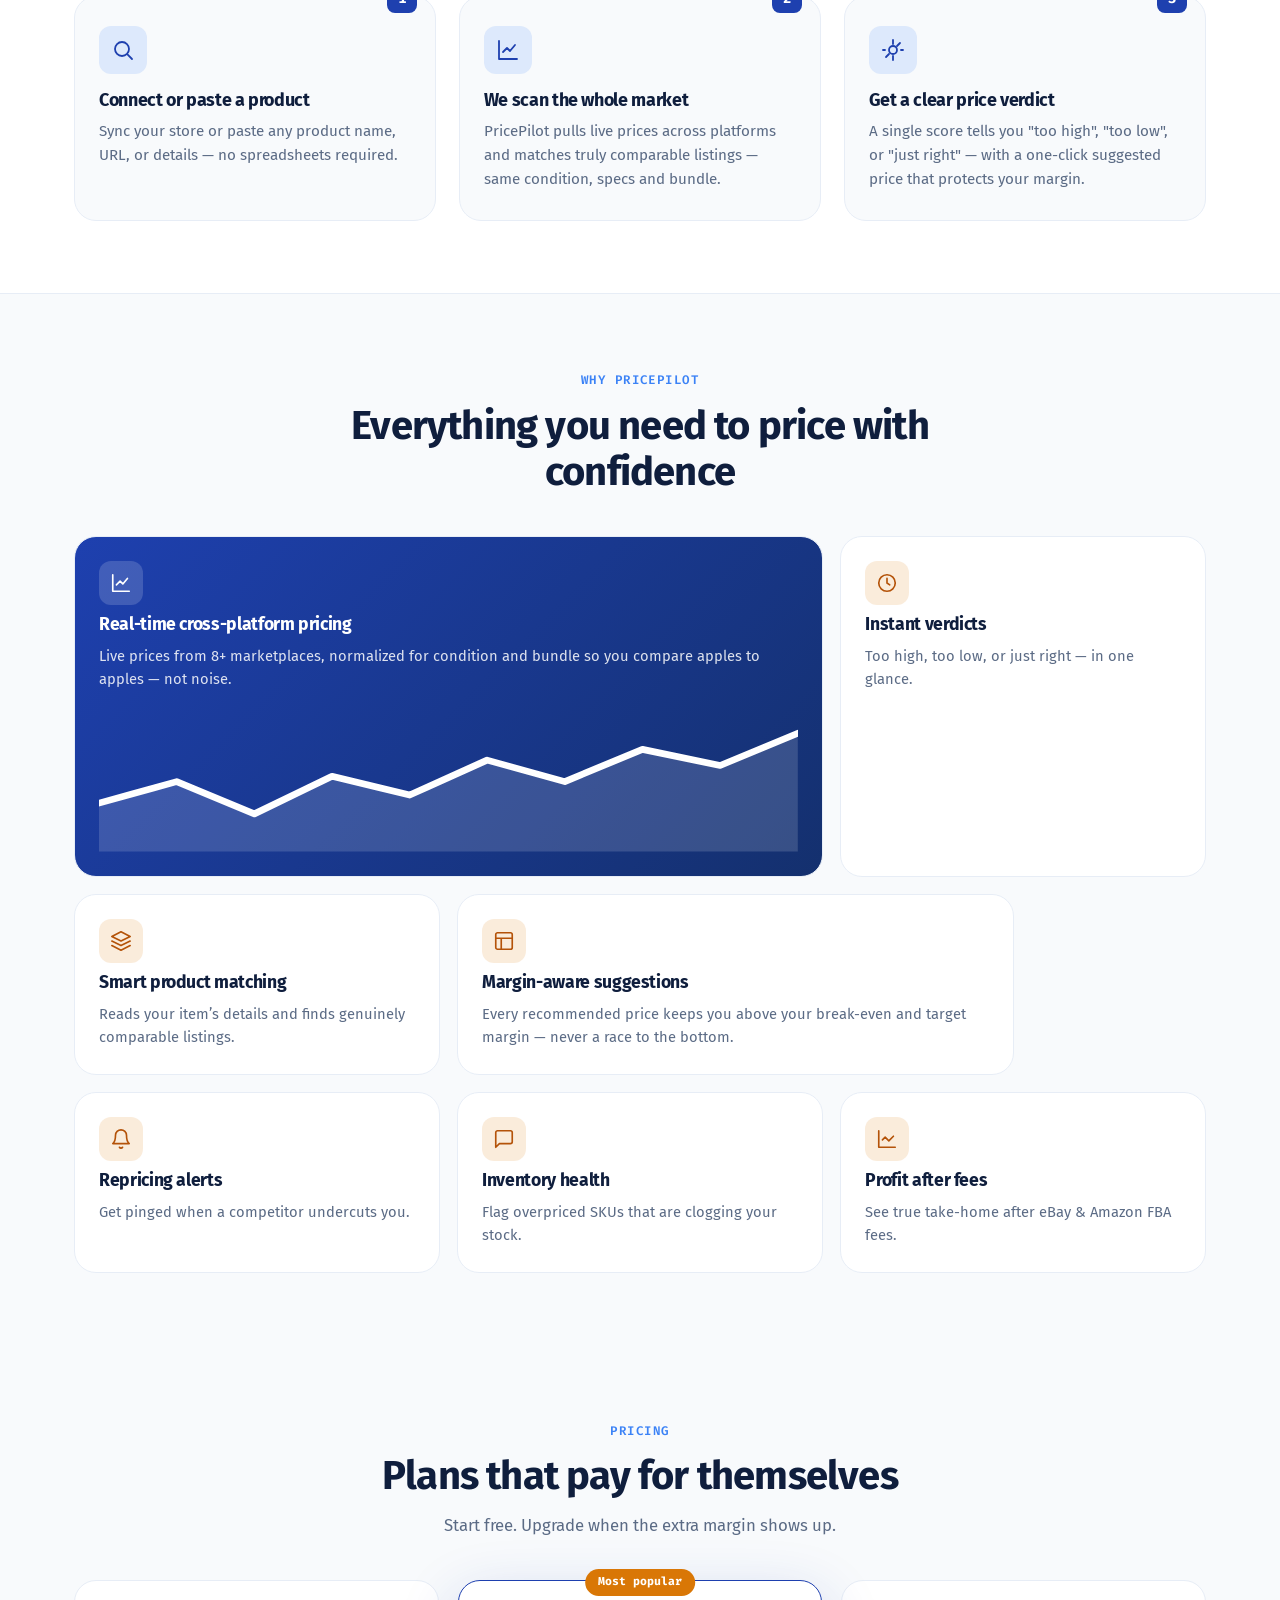
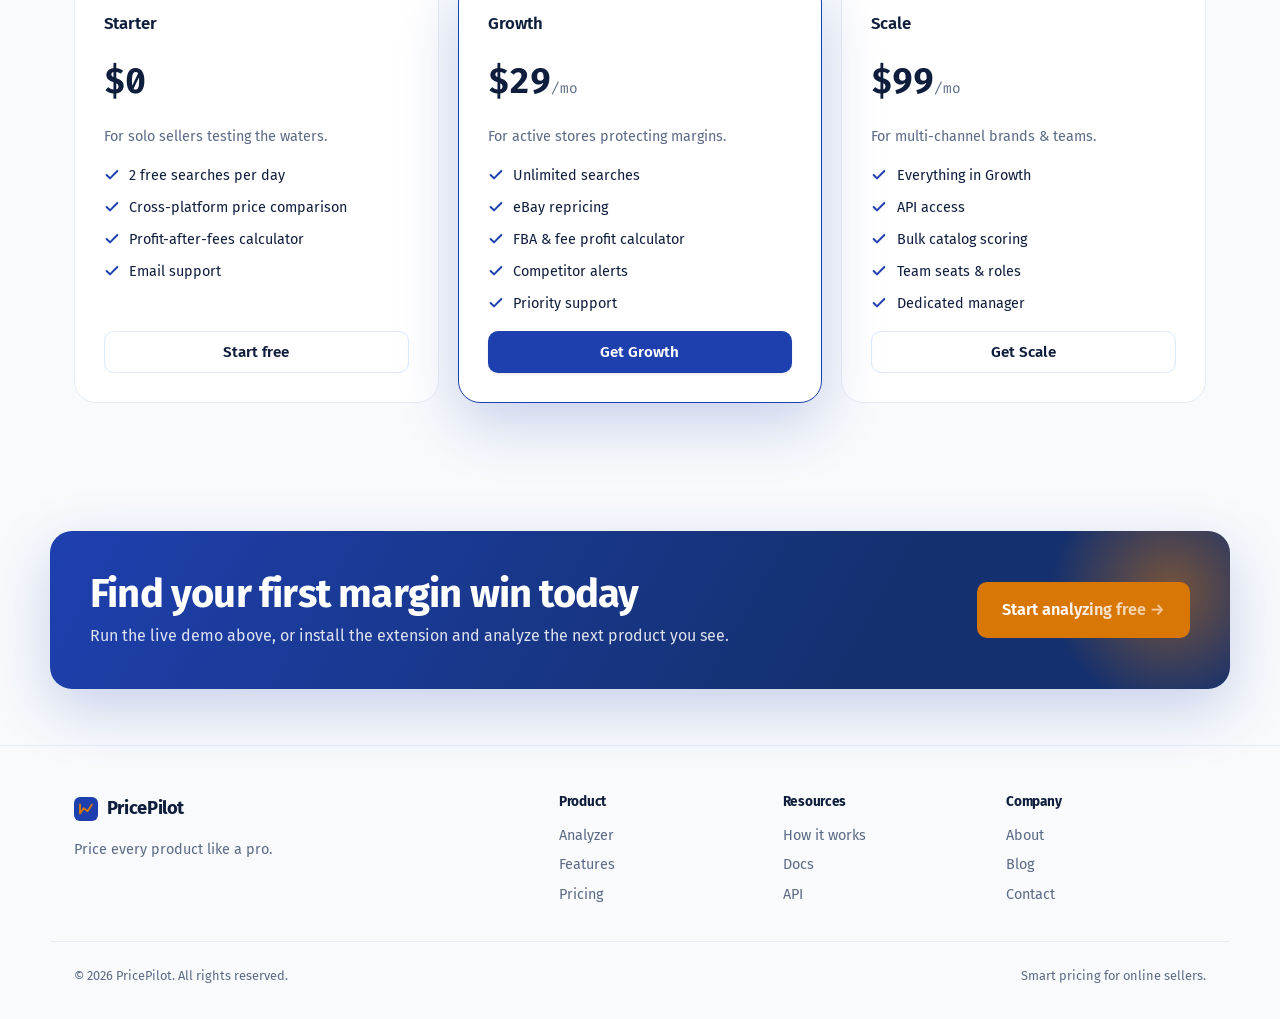
==== commit 823c9303: "SEO: keyword-rich title, meta description, OG tags (ebay repricer, fee calculator) Co-Authored-By: C" ====
--- a/website/index.html
+++ b/website/index.html
@@ -3,8 +3,15 @@
 <head>
   <meta charset="UTF-8" />
   <meta name="viewport" content="width=device-width, initial-scale=1" />
-  <title>PricePilot — Price your products like a pro</title>
-  <meta name="description" content="PricePilot analyzes prices across platforms and similar products, then tells you exactly when your prices are too high or too low — so you sell faster and protect your margins." />
+  <title>PricePilot — eBay Repricer, Fee Calculator &amp; Pricing Tool for Sellers</title>
+  <meta name="description" content="PricePilot is an automated pricing tool for online sellers — an eBay repricer, automated price adjuster, and eBay &amp; Amazon FBA fee calculator. Search any product to see if your price is too high or too low across the live market, and your true profit after fees." />
+  <meta name="keywords" content="ebay repricer, automated price adjuster, ebay fee calculator, amazon fba fee calculator, pricing tool, reseller pricing tool, automated ebay pricing, price analyzer" />
+  <link rel="canonical" href="https://price-pilot-ro70.onrender.com/" />
+  <meta property="og:type" content="website" />
+  <meta property="og:title" content="PricePilot — eBay Repricer, Fee Calculator &amp; Pricing Tool" />
+  <meta property="og:description" content="Automated pricing for online sellers: eBay repricer, FBA fee calculator, and live price analysis. Know if you're priced too high or too low in seconds." />
+  <meta property="og:url" content="https://price-pilot-ro70.onrender.com/" />
+  <meta name="twitter:card" content="summary_large_image" />
   <link rel="preconnect" href="https://fonts.googleapis.com" />
   <link rel="preconnect" href="https://fonts.gstatic.com" crossorigin />
   <link href="https://fonts.googleapis.com/css2?family=Fira+Code:wght@400;500;600;700&family=Fira+Sans:wght@300;400;500;600;700&display=swap" rel="stylesheet" />
@@ -35,6 +42,7 @@
         <button class="btn btn--ghost" id="navLogin">Log in</button>
         <div class="account" id="navAccount" hidden>
           <span class="account__email" id="accEmail"></span>
+          <button class="btn btn--ghost btn--sm" id="navCancel" hidden>Cancel plan</button>
           <button class="btn btn--ghost btn--sm" id="navLogout">Log out</button>
         </div>
         <a href="#demo" class="btn btn--primary nav__cta">Try it free</a>
--- a/website/styles.css
+++ b/website/styles.css
@@ -221,13 +221,16 @@
 .demo__grid { display: grid; grid-template-columns: 360px minmax(0, 1fr); gap: 1.4rem; align-items: start; }
 .demo__grid > * { min-width: 0; }
 .demo__form { position: sticky; top: 90px; display: flex; flex-direction: column; gap: 1rem; }
-.field { display: flex; flex-direction: column; gap: .35rem; }
+.field { display: flex; flex-direction: column; gap: .35rem; min-width: 0; }
 .field__label { font-size: .8rem; font-weight: 600; color: var(--color-muted-fg); }
 .field input, .field select {
   font-family: inherit; font-size: .95rem; color: var(--color-foreground);
+  width: 100%; min-width: 0; max-width: 100%; box-sizing: border-box;
   padding: .65rem .75rem; border-radius: var(--radius-sm); border: 1px solid var(--color-border);
   background: var(--color-surface); transition: border-color .2s, box-shadow .2s;
 }
+.field-row { min-width: 0; }
+.field-row > * { min-width: 0; }
 .field input:focus, .field select:focus { outline: none; border-color: var(--color-primary); box-shadow: 0 0 0 3px color-mix(in srgb, var(--color-ring) 22%, transparent); }
 .field input[type="number"] { font-family: var(--font-mono); font-variant-numeric: tabular-nums; }
 .field-row { display: grid; grid-template-columns: 1fr 1fr; gap: .8rem; }
